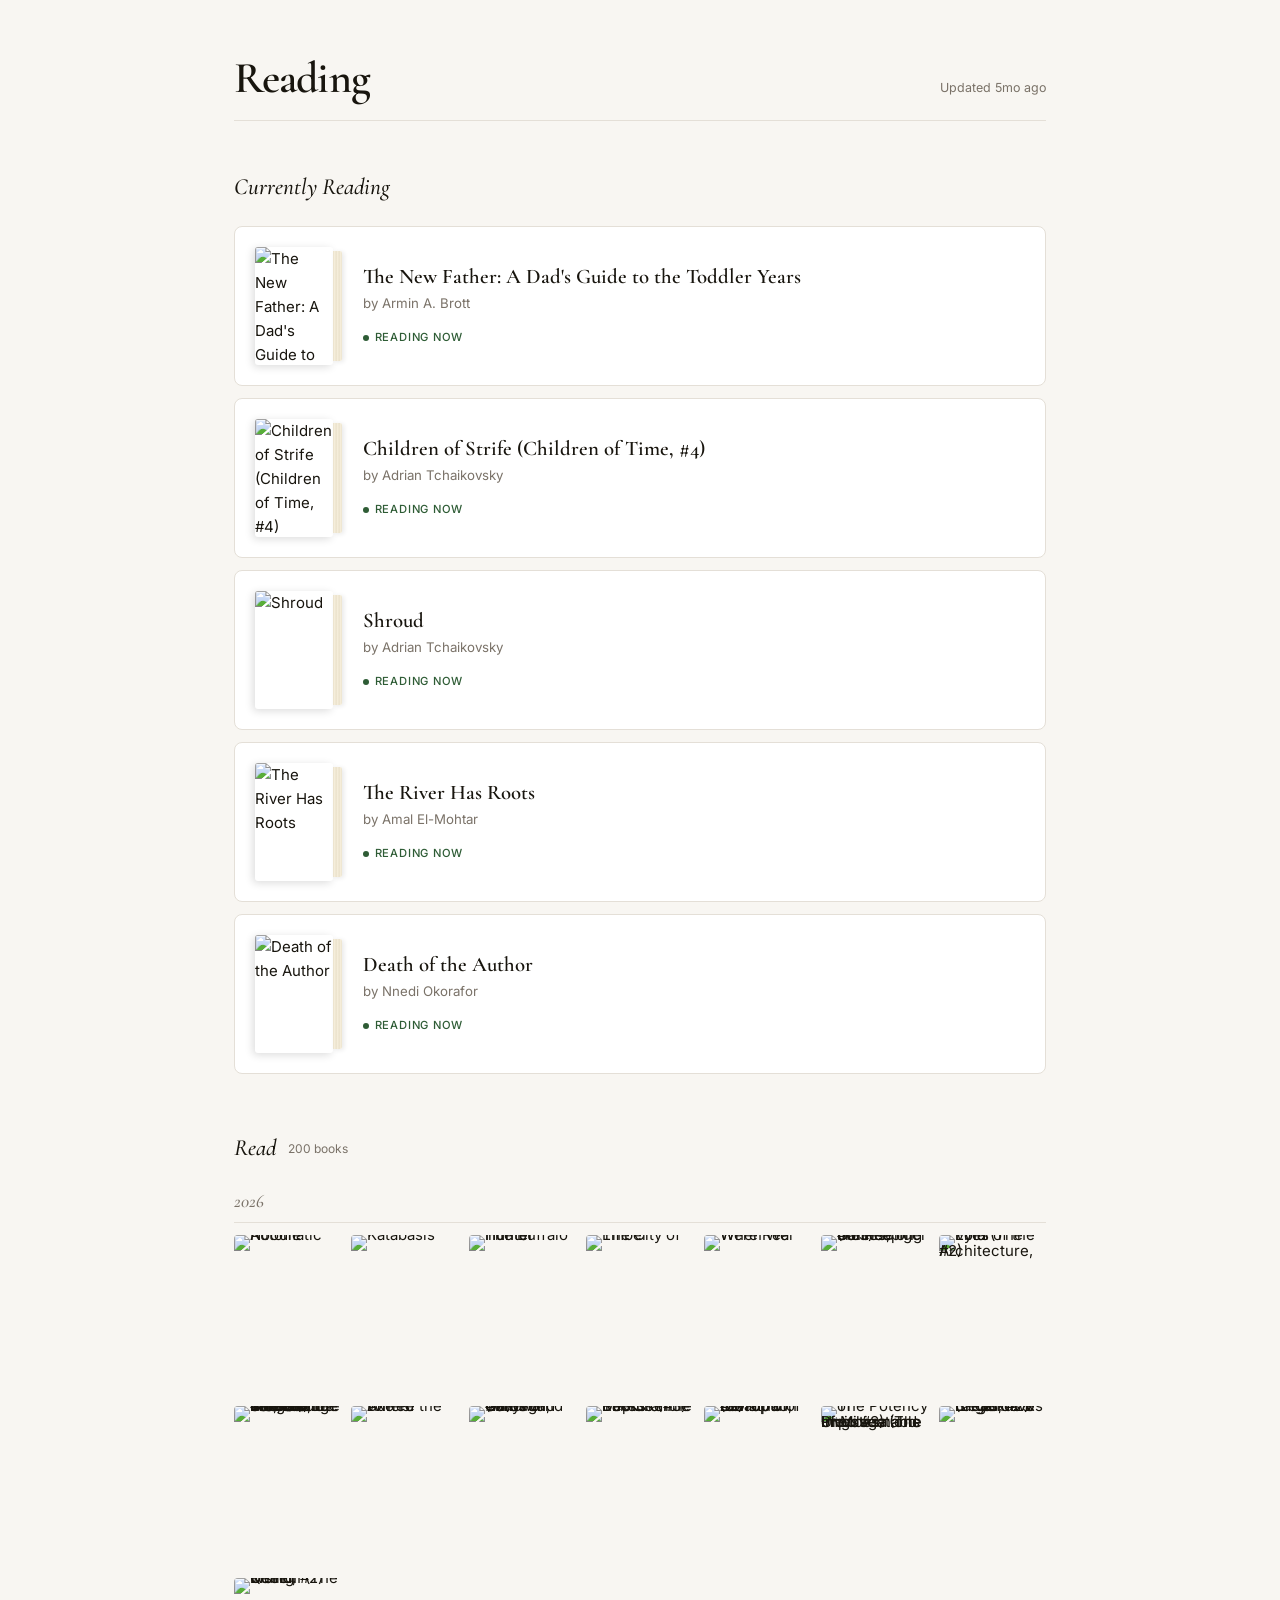
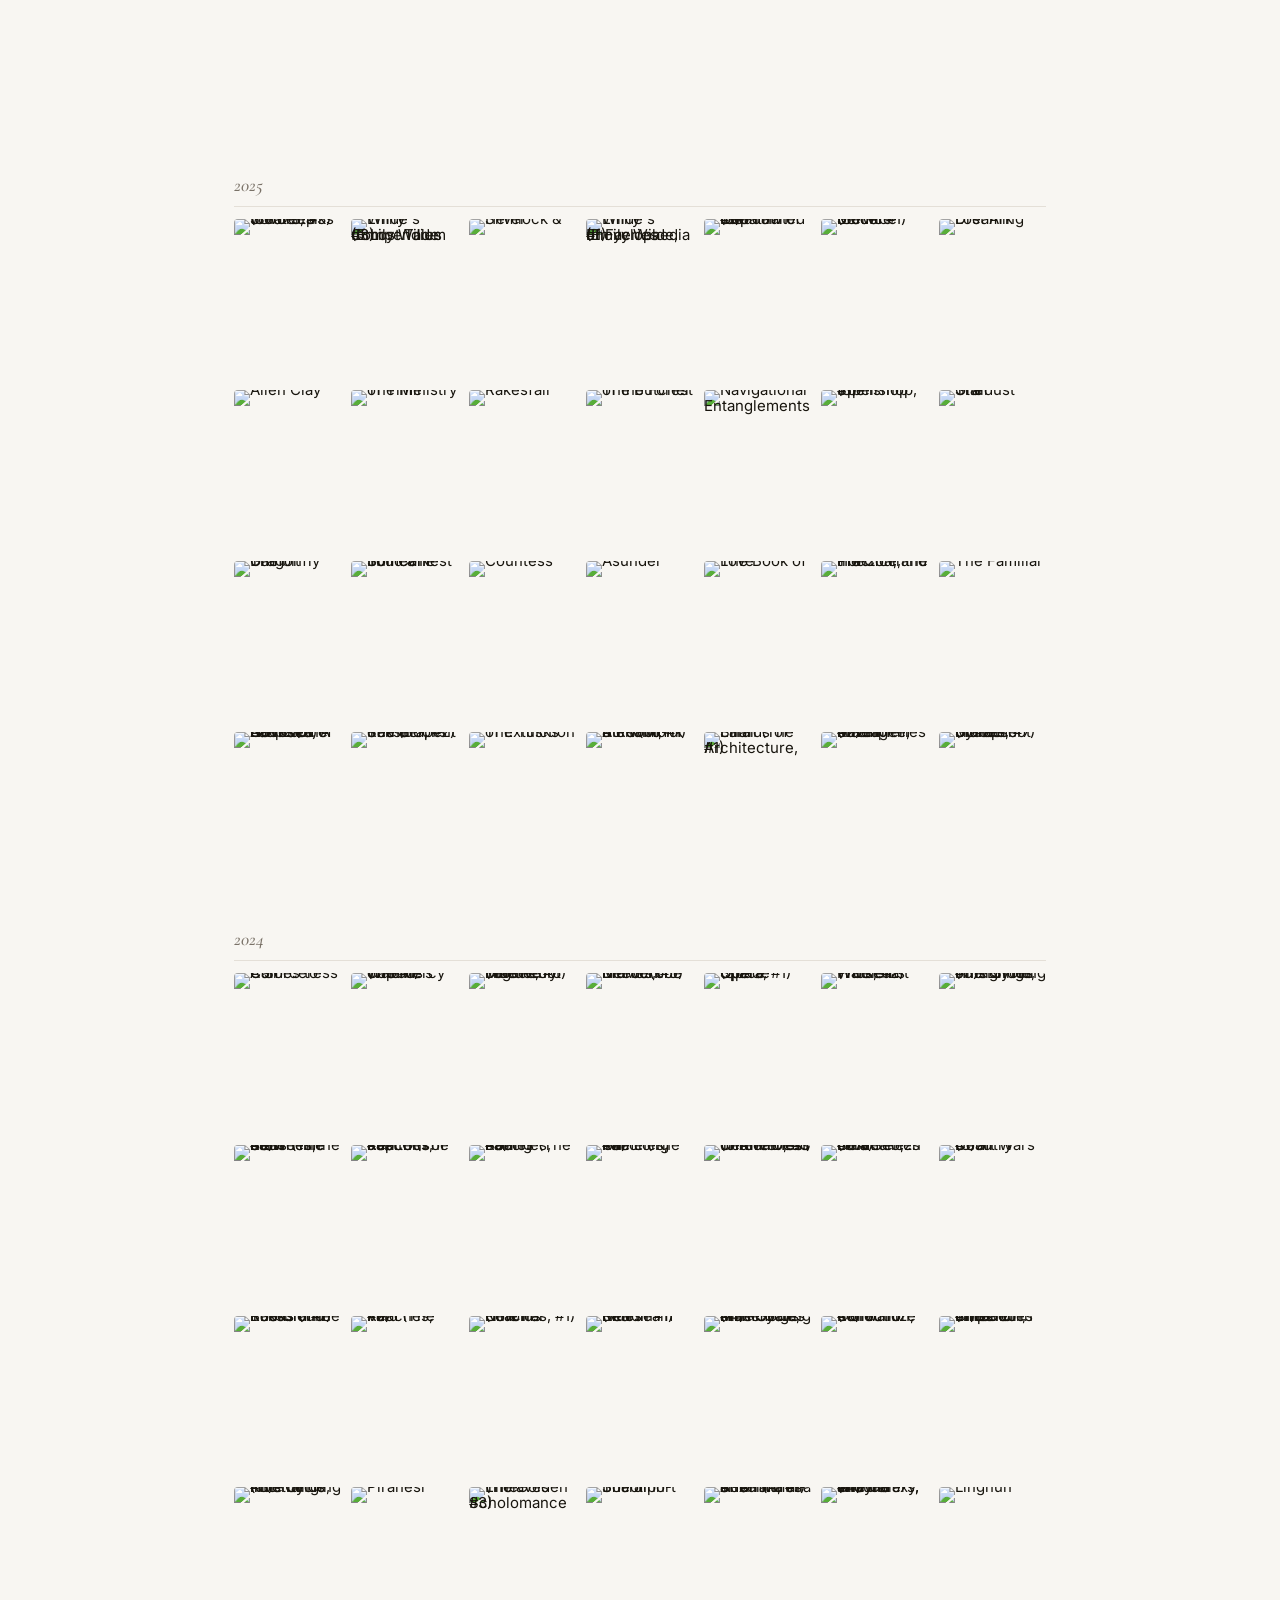
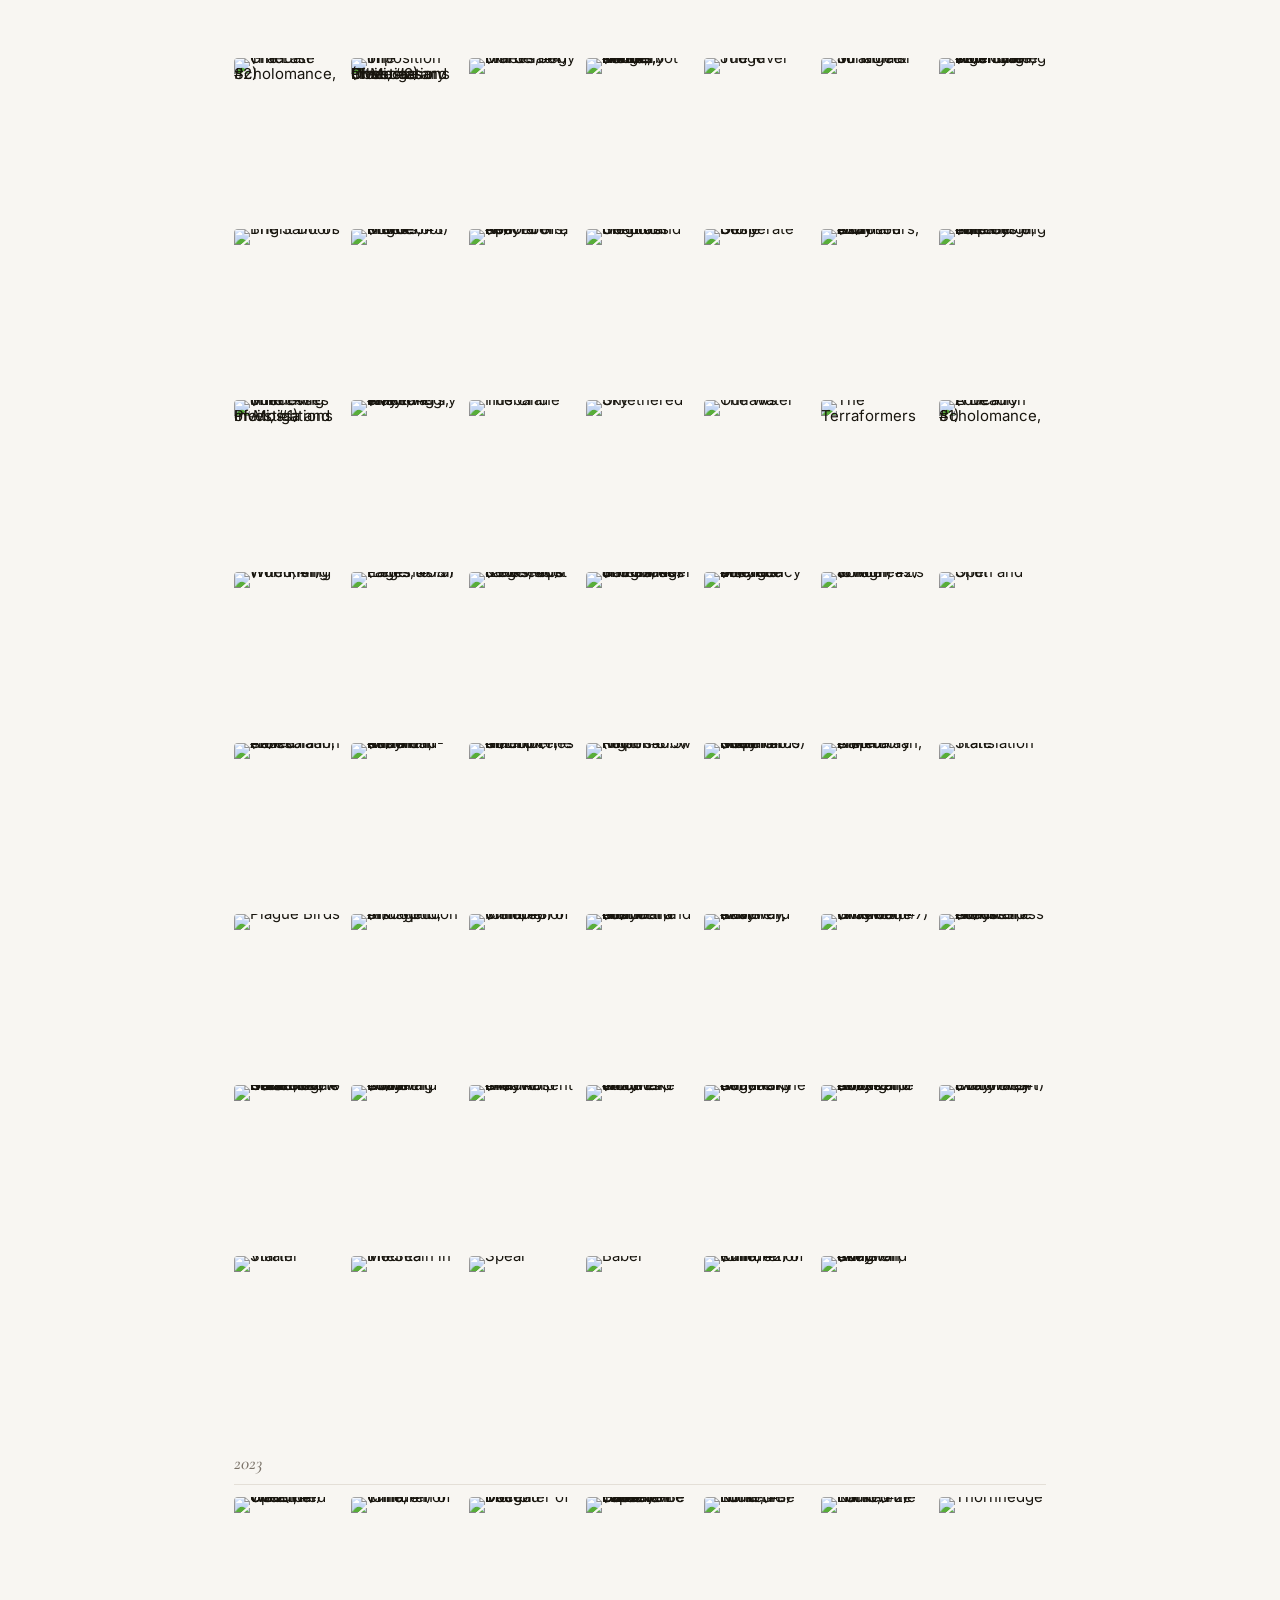
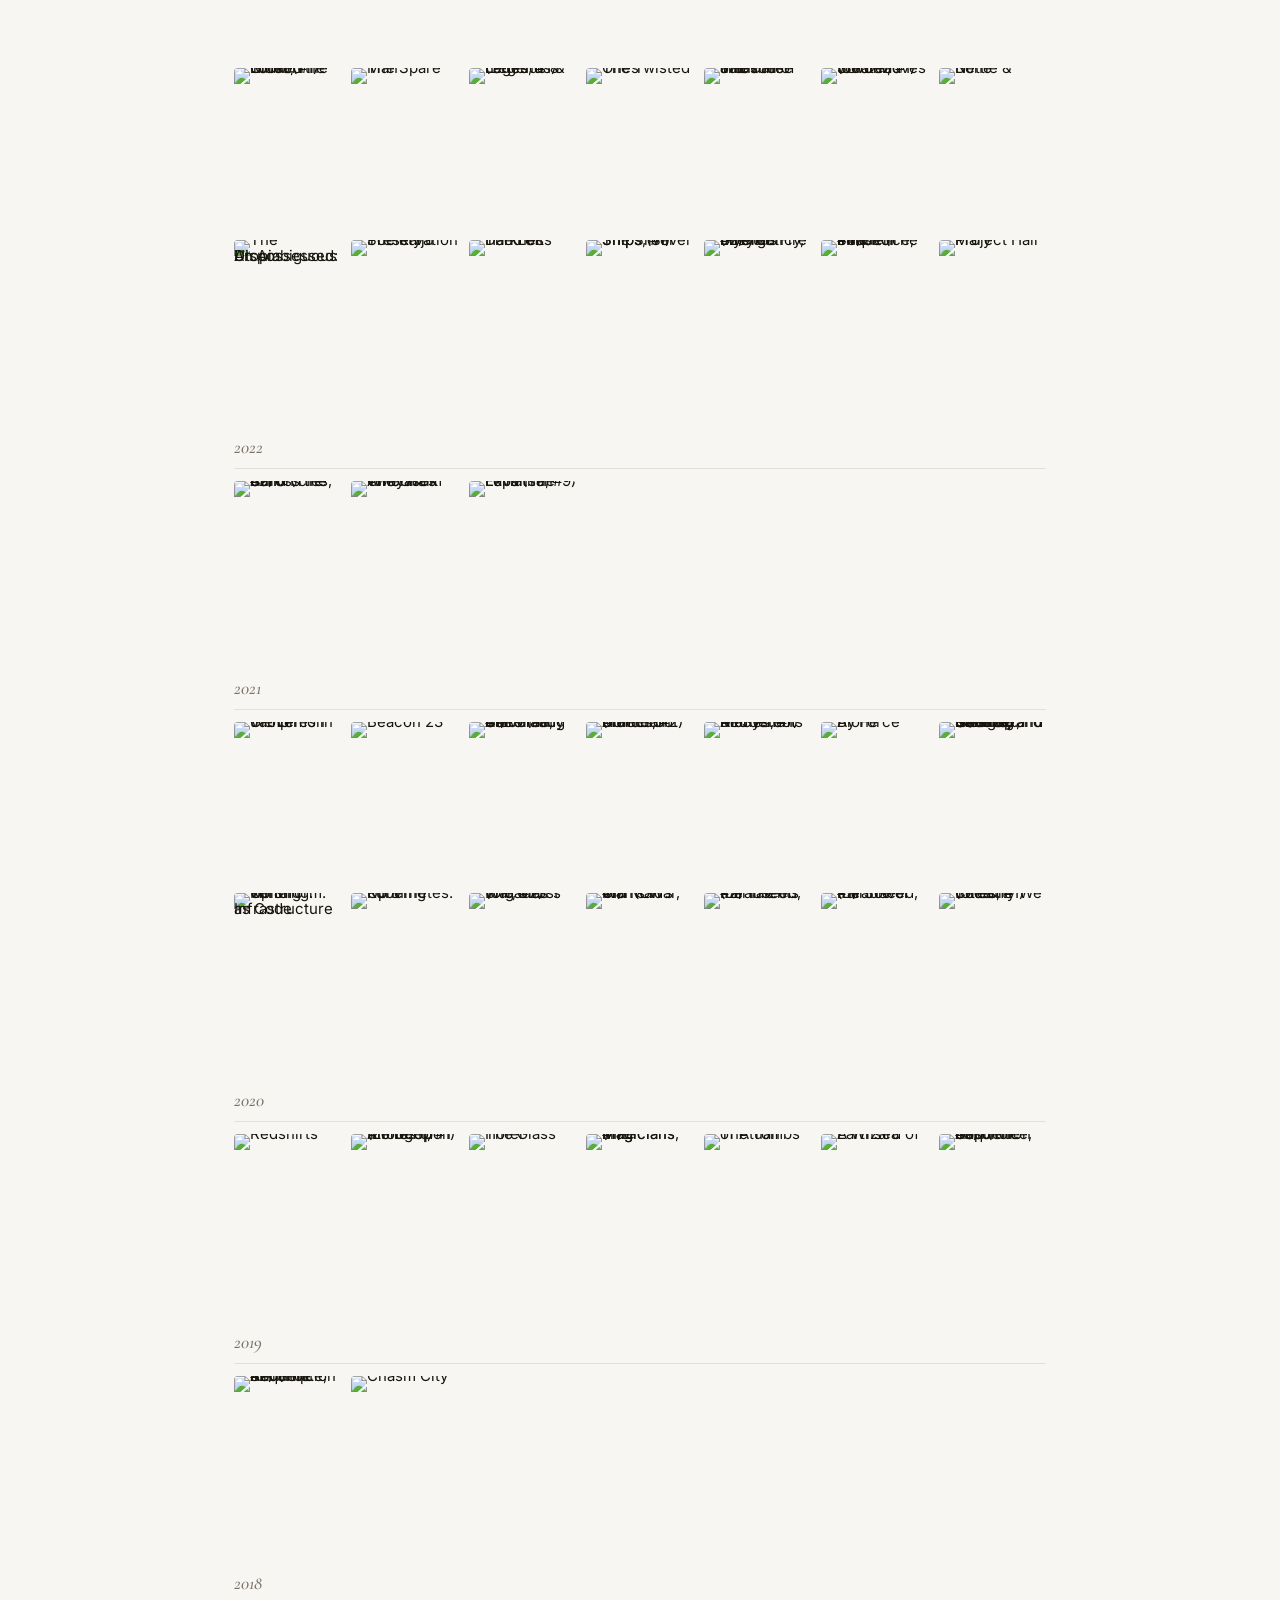
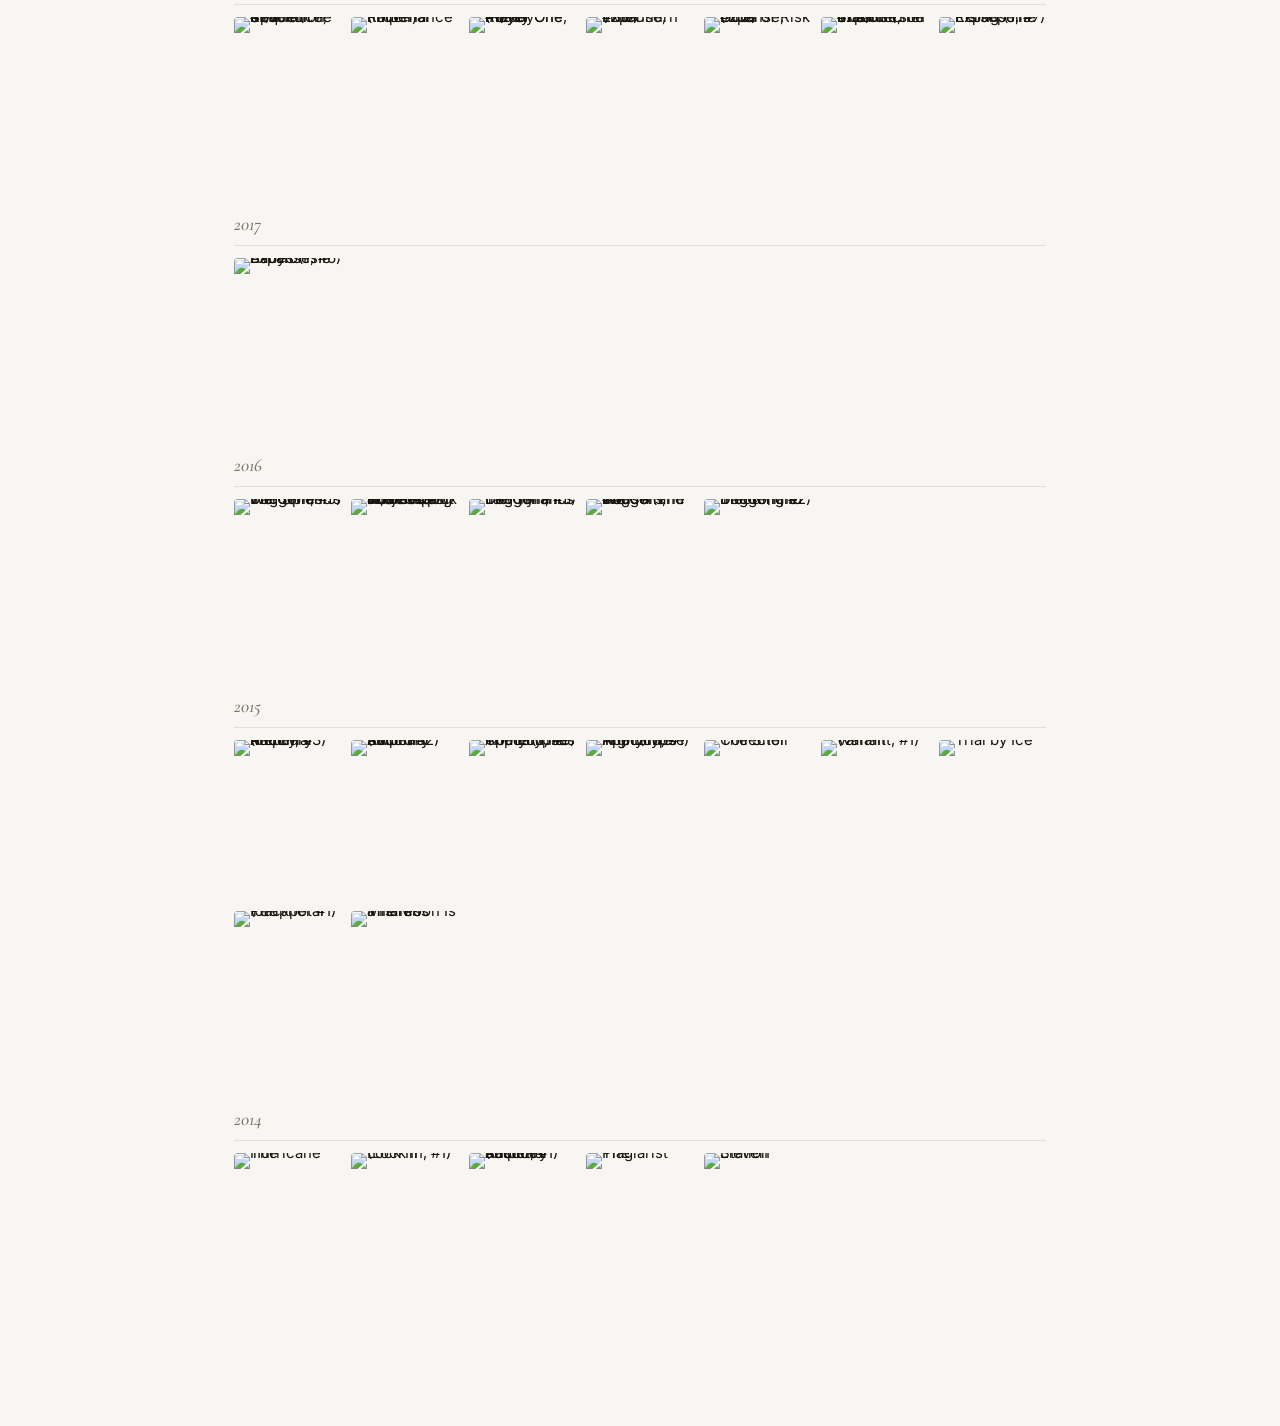
==== books/index.html @ 85f20a11 "adding book dashboard" ====
<!DOCTYPE html>
<html lang="en">
<head>
  <meta charset="UTF-8" />
  <meta name="viewport" content="width=device-width, initial-scale=1.0" />
  <title>Reading</title>
  <link rel="preconnect" href="https://fonts.googleapis.com" />
  <link rel="preconnect" href="https://fonts.gstatic.com" crossorigin />
  <link href="https://fonts.googleapis.com/css2?family=Cormorant+Garamond:ital,wght@0,500;0,600;1,400&family=Inter:wght@400;500&display=swap" rel="stylesheet" />
  <style>
    *, *::before, *::after { box-sizing: border-box; margin: 0; padding: 0; }

    :root {
      --bg:            #f8f6f2;
      --surface:       #ffffff;
      --border:        #e4dfd7;
      --text:          #18150e;
      --muted:         #7a7268;
      --accent:        #2e5c35;
      --accent-subtle: #edf4ee;
      --star:          #bf9118;
      --f-display:     'Cormorant Garamond', Georgia, serif;
      --f-body:        'Inter', system-ui, sans-serif;
    }

    body {
      background: var(--bg);
      color: var(--text);
      font-family: var(--f-body);
      font-size: 15px;
      line-height: 1.6;
      padding: 3.5rem 1.5rem 5rem;
      max-width: 860px;
      margin: 0 auto;
    }

    /* ── Header ── */
    .page-header {
      display: flex;
      align-items: baseline;
      justify-content: space-between;
      gap: 1rem;
      margin-bottom: 3rem;
      padding-bottom: 1.25rem;
      border-bottom: 1px solid var(--border);
    }
    h1 {
      font-family: var(--f-display);
      font-size: 2.75rem;
      font-weight: 600;
      letter-spacing: -0.02em;
      line-height: 1;
    }
    .updated {
      font-size: 0.78rem;
      color: var(--muted);
      white-space: nowrap;
    }

    /* ── Section headings ── */
    .section-head {
      display: flex;
      align-items: center;
      gap: 0.75rem;
      margin-bottom: 1.25rem;
    }
    h2 {
      font-family: var(--f-display);
      font-size: 1.45rem;
      font-weight: 500;
      font-style: italic;
    }
    .count {
      font-size: 0.75rem;
      color: var(--muted);
      font-family: var(--f-body);
      font-style: normal;
    }

    /* ── Currently Reading ── */
    #current { margin-bottom: 3.5rem; }

    .current-card {
      display: flex;
      gap: 1.25rem;
      align-items: center;
      background: var(--surface);
      border: 1px solid var(--border);
      border-radius: 8px;
      padding: 1.25rem 1.5rem 1.25rem 1.25rem;
      margin-bottom: 0.75rem;
      text-decoration: none;
      color: inherit;
      transition: border-color 0.15s, box-shadow 0.15s;
    }
    .current-card:hover {
      border-color: var(--accent);
      box-shadow: 0 2px 12px rgba(0,0,0,0.06);
    }
    .current-card:last-child { margin-bottom: 0; }

    /* Signature: page-edge effect on cover */
    .cover-wrap {
      position: relative;
      flex-shrink: 0;
      margin-right: 6px; /* room for the edge */
    }
    .cover-wrap::after {
      content: '';
      position: absolute;
      right: -9px;
      top: 4px;
      bottom: 4px;
      width: 9px;
      background: repeating-linear-gradient(
        to right,
        #e8dfc9 0px,
        #f5edda 1.5px,
        #ece4ce 3px
      );
      border-radius: 0 2px 2px 0;
      box-shadow: 2px 1px 5px rgba(0,0,0,0.09);
    }
    .cover-img {
      display: block;
      width: 78px;
      height: 118px;
      object-fit: cover;
      border-radius: 3px;
      box-shadow: -2px 2px 8px rgba(0,0,0,0.14);
    }
    .cover-placeholder {
      width: 78px;
      height: 118px;
      background: var(--accent-subtle);
      border-radius: 3px;
      display: flex;
      align-items: center;
      justify-content: center;
      font-family: var(--f-display);
      font-size: 1.75rem;
      font-style: italic;
      color: var(--accent);
    }

    .current-info {
      display: flex;
      flex-direction: column;
      justify-content: center;
      padding-left: 0.25rem;
    }
    .book-title {
      font-family: var(--f-display);
      font-size: 1.3rem;
      font-weight: 600;
      line-height: 1.2;
      margin-bottom: 0.2rem;
    }
    .book-author {
      font-size: 0.83rem;
      color: var(--muted);
      margin-bottom: 0.9rem;
    }
    .reading-badge {
      display: inline-flex;
      align-items: center;
      gap: 0.35rem;
      font-size: 0.7rem;
      font-weight: 500;
      color: var(--accent);
      text-transform: uppercase;
      letter-spacing: 0.07em;
    }
    .reading-badge::before {
      content: '';
      width: 6px;
      height: 6px;
      border-radius: 50%;
      background: var(--accent);
      animation: pulse 2.2s ease-in-out infinite;
    }
    @keyframes pulse {
      0%, 100% { opacity: 1; }
      50%       { opacity: 0.3; }
    }

    /* ── History grid ── */
    #history { margin-bottom: 2rem; }

    .book-grid {
      display: grid;
      grid-template-columns: repeat(auto-fill, minmax(98px, 1fr));
      gap: 10px;
    }
    .grid-item {
      position: relative;
      border-radius: 4px;
      overflow: hidden;
      cursor: default;
      line-height: 0; /* kills phantom gap under img */
    }
    .grid-cover {
      display: block;
      width: 100%;
      aspect-ratio: 2 / 3;
      object-fit: cover;
    }
    .grid-placeholder {
      width: 100%;
      aspect-ratio: 2 / 3;
      background: var(--border);
      display: flex;
      align-items: center;
      justify-content: center;
      font-family: var(--f-display);
      font-size: 1.4rem;
      font-style: italic;
      color: var(--muted);
    }
    .grid-overlay {
      position: absolute;
      inset: 0;
      background: linear-gradient(
        to top,
        rgba(14, 11, 6, 0.96) 0%,
        rgba(14, 11, 6, 0.75) 55%,
        rgba(14, 11, 6, 0.0) 100%
      );
      display: flex;
      flex-direction: column;
      justify-content: flex-end;
      padding: 0 8px 8px;
      opacity: 0;
      transition: opacity 0.18s ease;
      line-height: 1.3;
    }
    .grid-item:hover .grid-overlay { opacity: 1; }
    .overlay-title {
      font-family: var(--f-display);
      font-size: 0.82rem;
      font-weight: 600;
      color: #f2ebe0;
      margin-bottom: 2px;
    }
    .overlay-author {
      font-size: 0.65rem;
      color: #9e9488;
      margin-bottom: 5px;
    }
    .stars {
      font-size: 0.62rem;
      color: var(--star);
      letter-spacing: 1.5px;
    }

    /* ── Year groups ── */
    .year-group { margin-bottom: 2rem; }
    .year-group:last-child { margin-bottom: 0; }
    .year-label {
      font-family: var(--f-display);
      font-size: 1.15rem;
      font-style: italic;
      font-weight: 500;
      color: var(--muted);
      margin-bottom: 0.75rem;
      padding-bottom: 0.35rem;
      border-bottom: 1px solid var(--border);
    }

    /* ── States ── */
    .empty {
      color: var(--muted);
      font-style: italic;
      padding: 0.5rem 0;
    }
    .loading-msg {
      color: var(--muted);
      font-size: 0.9rem;
      padding: 2rem 0;
    }
    .error-box {
      background: #fef2f2;
      border: 1px solid #fecaca;
      border-radius: 6px;
      padding: 1rem 1.25rem;
      color: #7f1d1d;
      font-size: 0.85rem;
      line-height: 1.5;
    }

    @media (max-width: 520px) {
      body { padding: 2rem 1rem 4rem; }
      h1   { font-size: 2.1rem; }
      .book-grid { grid-template-columns: repeat(auto-fill, minmax(80px, 1fr)); gap: 8px; }
      .page-header { flex-direction: column; gap: 0.25rem; }
    }

    @media (prefers-reduced-motion: reduce) {
      .reading-badge::before { animation: none; }
      .grid-overlay, .current-card { transition: none; }
    }
  </style>
</head>
<body>
  <div id="app">
    <p class="loading-msg">Loading…</p>
  </div>

  <script>
    /* ── Helpers ── */

    function stars(n) {
      n = parseInt(n, 10) || 0;
      return n ? '★'.repeat(n) + '☆'.repeat(5 - n) : '';
    }

    function timeAgo(dateStr) {
      if (!dateStr) return '';
      const d = new Date(dateStr);
      if (isNaN(d)) return '';
      const days = Math.floor((Date.now() - d) / 86_400_000);
      if (days < 1)   return 'today';
      if (days < 7)   return `${days}d ago`;
      if (days < 30)  return `${Math.floor(days / 7)}w ago`;
      if (days < 365) return `${Math.floor(days / 30)}mo ago`;
      return `${Math.floor(days / 365)}y ago`;
    }

    function makeCover(src, title, isCurrent) {
      if (src) {
        const img = document.createElement('img');
        img.src     = src;
        img.alt     = title || '';
        img.loading = 'lazy';
        img.className = isCurrent ? 'cover-img' : 'grid-cover';
        return img;
      }
      const ph = document.createElement('div');
      ph.className  = isCurrent ? 'cover-placeholder' : 'grid-placeholder';
      ph.textContent = (title || '?')[0].toUpperCase();
      return ph;
    }

    /* ── Renderers ── */

    function renderCurrent(books, container) {
      if (!books || books.length === 0) {
        const p = document.createElement('p');
        p.className   = 'empty';
        p.textContent = 'Nothing on the nightstand right now.';
        container.appendChild(p);
        return;
      }

      books.forEach(book => {
        const card = document.createElement('a');
        card.className = 'current-card';
        card.href      = book.link || '#';
        card.target    = '_blank';
        card.rel       = 'noopener noreferrer';

        const wrap = document.createElement('div');
        wrap.className = 'cover-wrap';
        wrap.appendChild(makeCover(book.cover, book.title, true));

        const info = document.createElement('div');
        info.className = 'current-info';
        info.innerHTML = `
          <div class="book-title">${book.title || 'Unknown title'}</div>
          <div class="book-author">${book.author ? 'by ' + book.author : '&nbsp;'}</div>
          <span class="reading-badge">Reading now</span>
        `;

        card.appendChild(wrap);
        card.appendChild(info);
        container.appendChild(card);
      });
    }

    function renderHistory(books, container) {
      if (!books || books.length === 0) {
        const p = document.createElement('p');
        p.className   = 'empty';
        p.textContent = 'No books logged yet.';
        container.appendChild(p);
        return;
      }

      // Group by read year, falling back to add year, then 'Earlier'
      const groups = new Map();
      books.forEach(book => {
        const d = book.dateRead ? new Date(book.dateRead)
                : book.dateAdded ? new Date(book.dateAdded)
                : null;
        const key = (d && !isNaN(d)) ? String(d.getFullYear()) : 'Earlier';
        if (!groups.has(key)) groups.set(key, []);
        groups.get(key).push(book);
      });

      const sortedKeys = [...groups.keys()].sort((a, b) => {
        if (a === 'Earlier') return 1;
        if (b === 'Earlier') return -1;
        return parseInt(b) - parseInt(a);
      });

      function makeGridItem(book) {
        const item = document.createElement('div');
        item.className = 'grid-item';
        const overlay = document.createElement('div');
        overlay.className = 'grid-overlay';
        overlay.innerHTML = `
          <div class="overlay-title">${book.title || '—'}</div>
          <div class="overlay-author">${book.author || ''}</div>
          ${book.rating && book.rating !== '0'
            ? `<div class="stars">${stars(book.rating)}</div>`
            : ''}
        `;
        item.appendChild(makeCover(book.cover, book.title, false));
        item.appendChild(overlay);
        return item;
      }

      sortedKeys.forEach(year => {
        const group = document.createElement('div');
        group.className = 'year-group';

        const label = document.createElement('div');
        label.className = 'year-label';
        label.textContent = year;
        group.appendChild(label);

        const grid = document.createElement('div');
        grid.className = 'book-grid';
        groups.get(year).forEach(book => grid.appendChild(makeGridItem(book)));
        group.appendChild(grid);

        container.appendChild(group);
      });
    }

    function render(data) {
      const app = document.getElementById('app');
      app.innerHTML = '';

      /* Header */
      const header = document.createElement('header');
      header.className = 'page-header';
      header.innerHTML = `
        <h1>Reading</h1>
        <span class="updated">Updated ${timeAgo(data.lastUpdated)}</span>
      `;
      app.appendChild(header);

      /* Currently reading */
      const currentSection = document.createElement('section');
      currentSection.id = 'current';
      const currentHead = document.createElement('div');
      currentHead.className = 'section-head';
      currentHead.innerHTML = '<h2>Currently Reading</h2>';
      currentSection.appendChild(currentHead);
      renderCurrent(data.currentlyReading, currentSection);
      app.appendChild(currentSection);

      /* History */
      const histSection = document.createElement('section');
      histSection.id = 'history';
      const histHead = document.createElement('div');
      histHead.className = 'section-head';
      const n = (data.read || []).length;
      histHead.innerHTML = `<h2>Read</h2><span class="count">${n} book${n !== 1 ? 's' : ''}</span>`;
      histSection.appendChild(histHead);
      renderHistory(data.read, histSection);
      app.appendChild(histSection);
    }

    function renderError(msg) {
      document.getElementById('app').innerHTML = `
        <div class="error-box">
          <strong>Couldn't load books.json.</strong><br>
          ${msg}<br><br>
          Make sure the GitHub Action has run at least once and <code>books.json</code>
          is in the same directory as this page.
        </div>
      `;
    }

    /* ── Boot ── */
    fetch('books.json')
      .then(r => {
        if (!r.ok) throw new Error(`HTTP ${r.status} — is books.json committed to the repo?`);
        return r.json();
      })
      .then(render)
      .catch(err => renderError(err.message));
  </script>
</body>
</html>
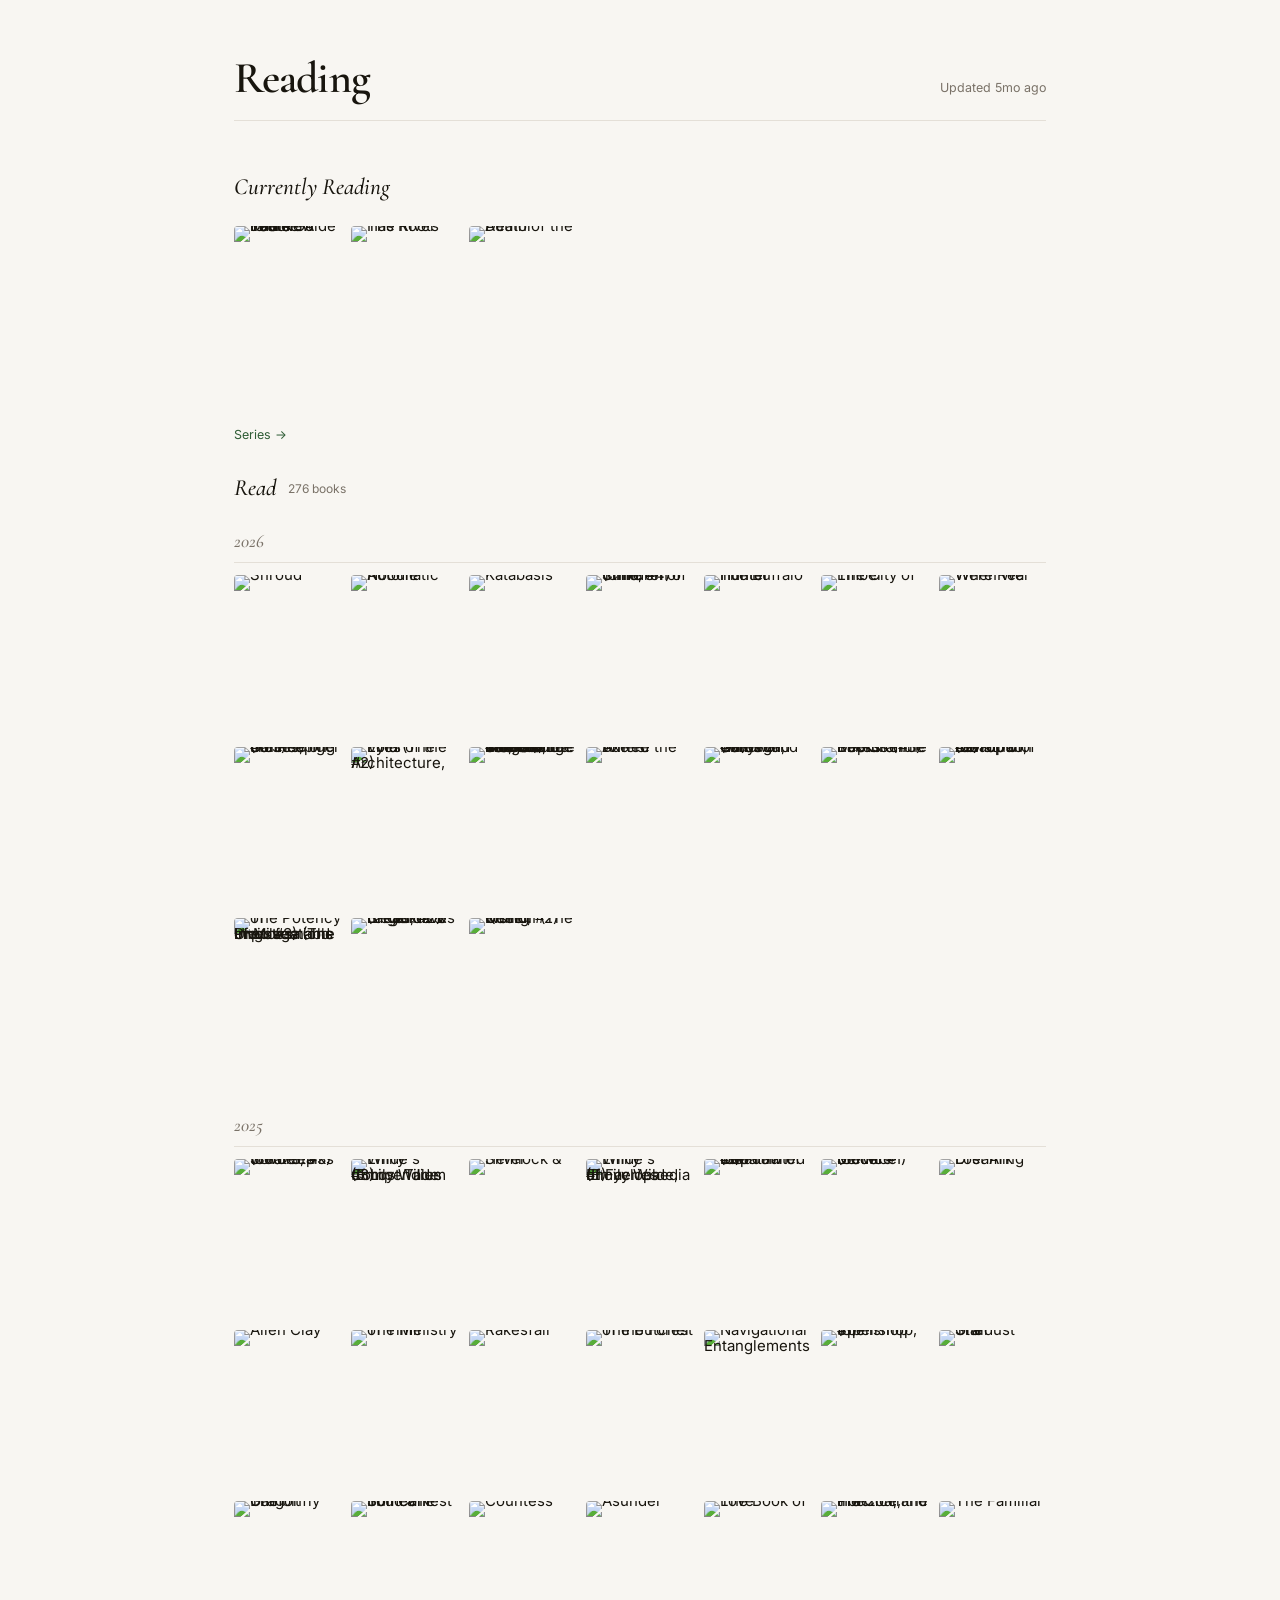
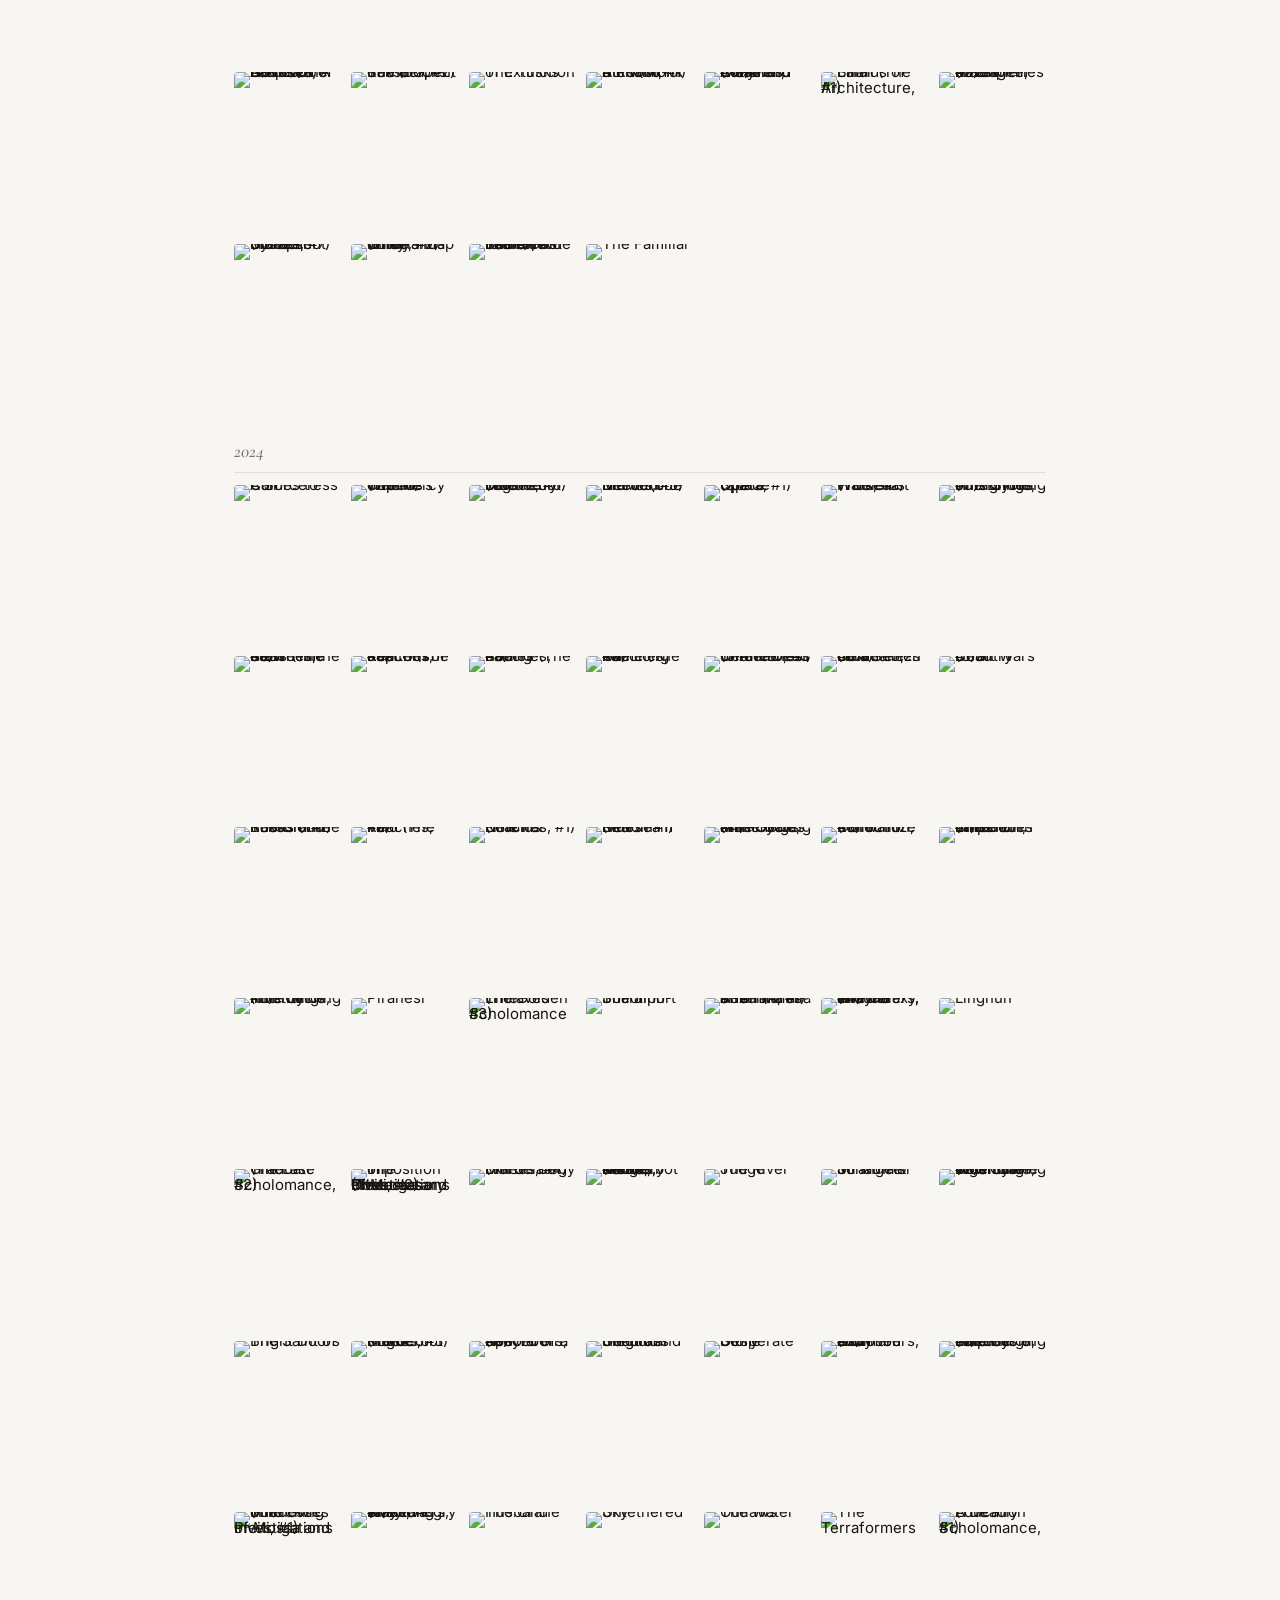
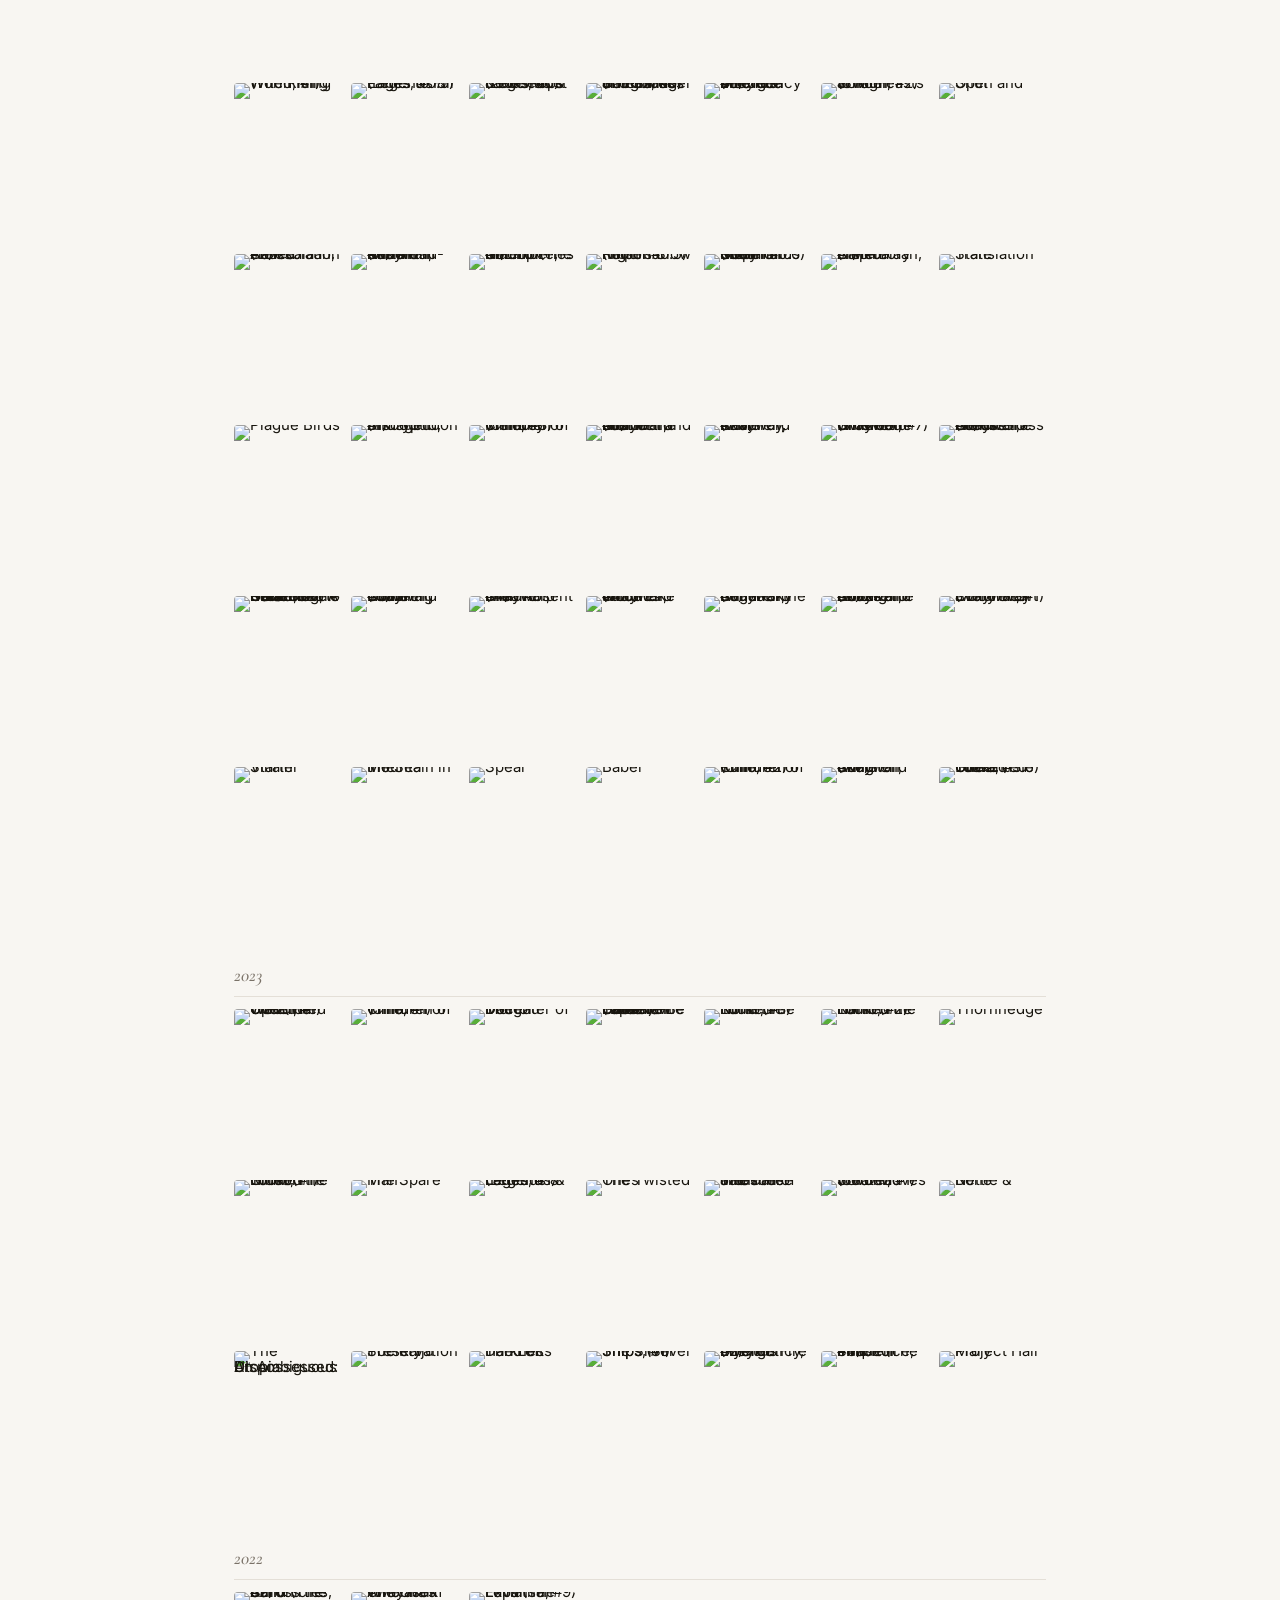
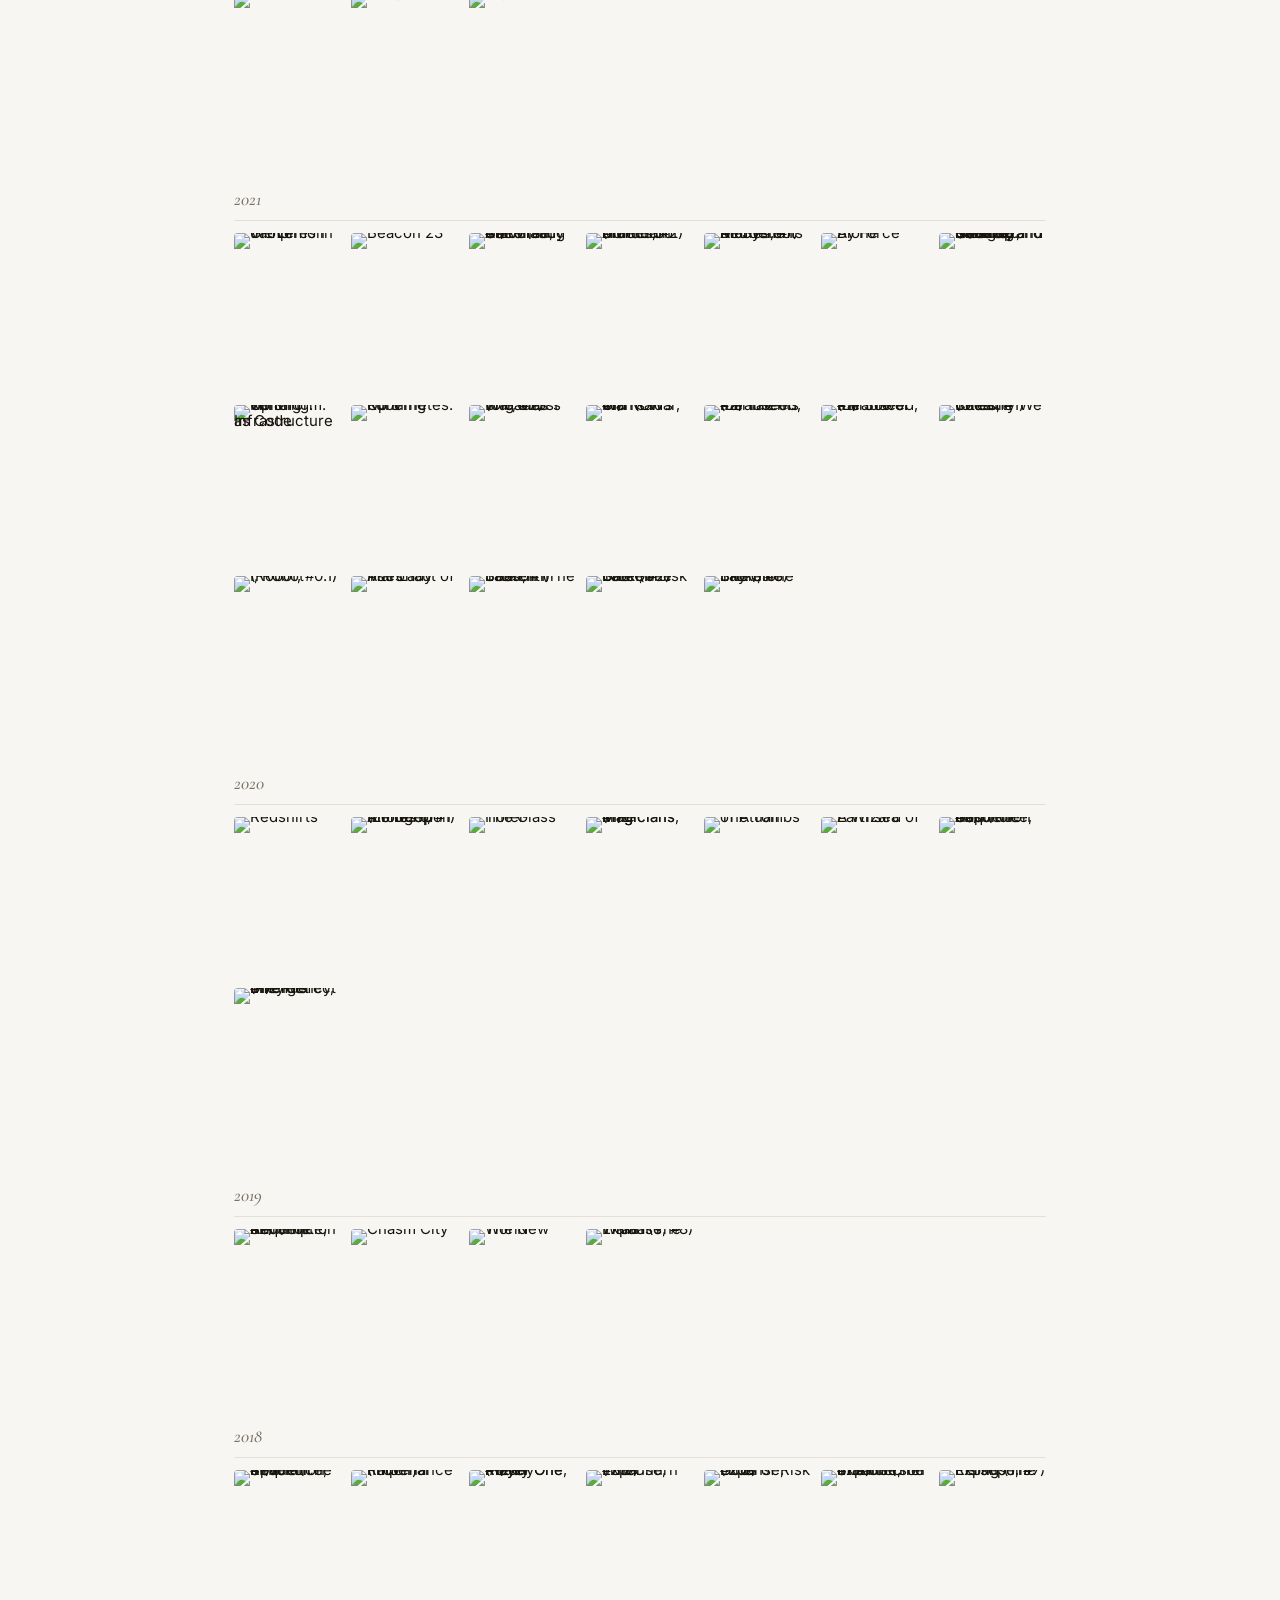
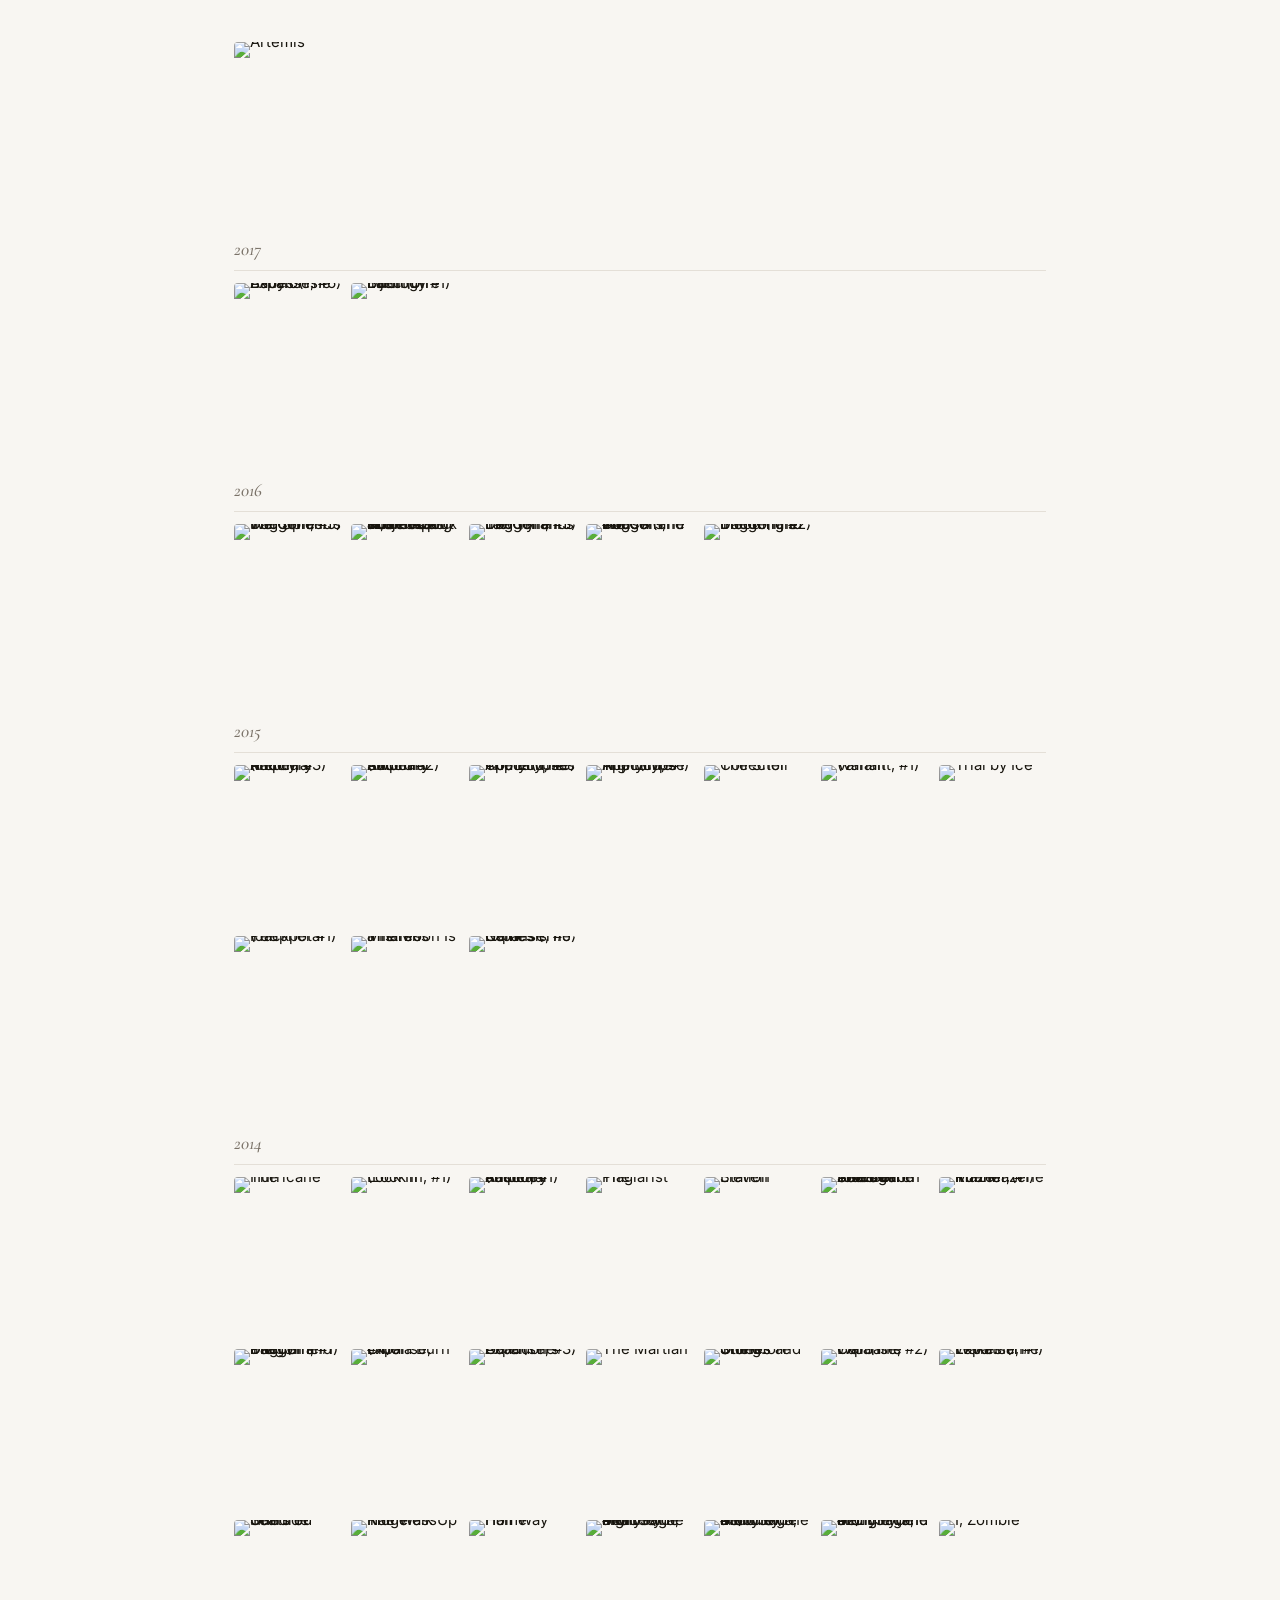
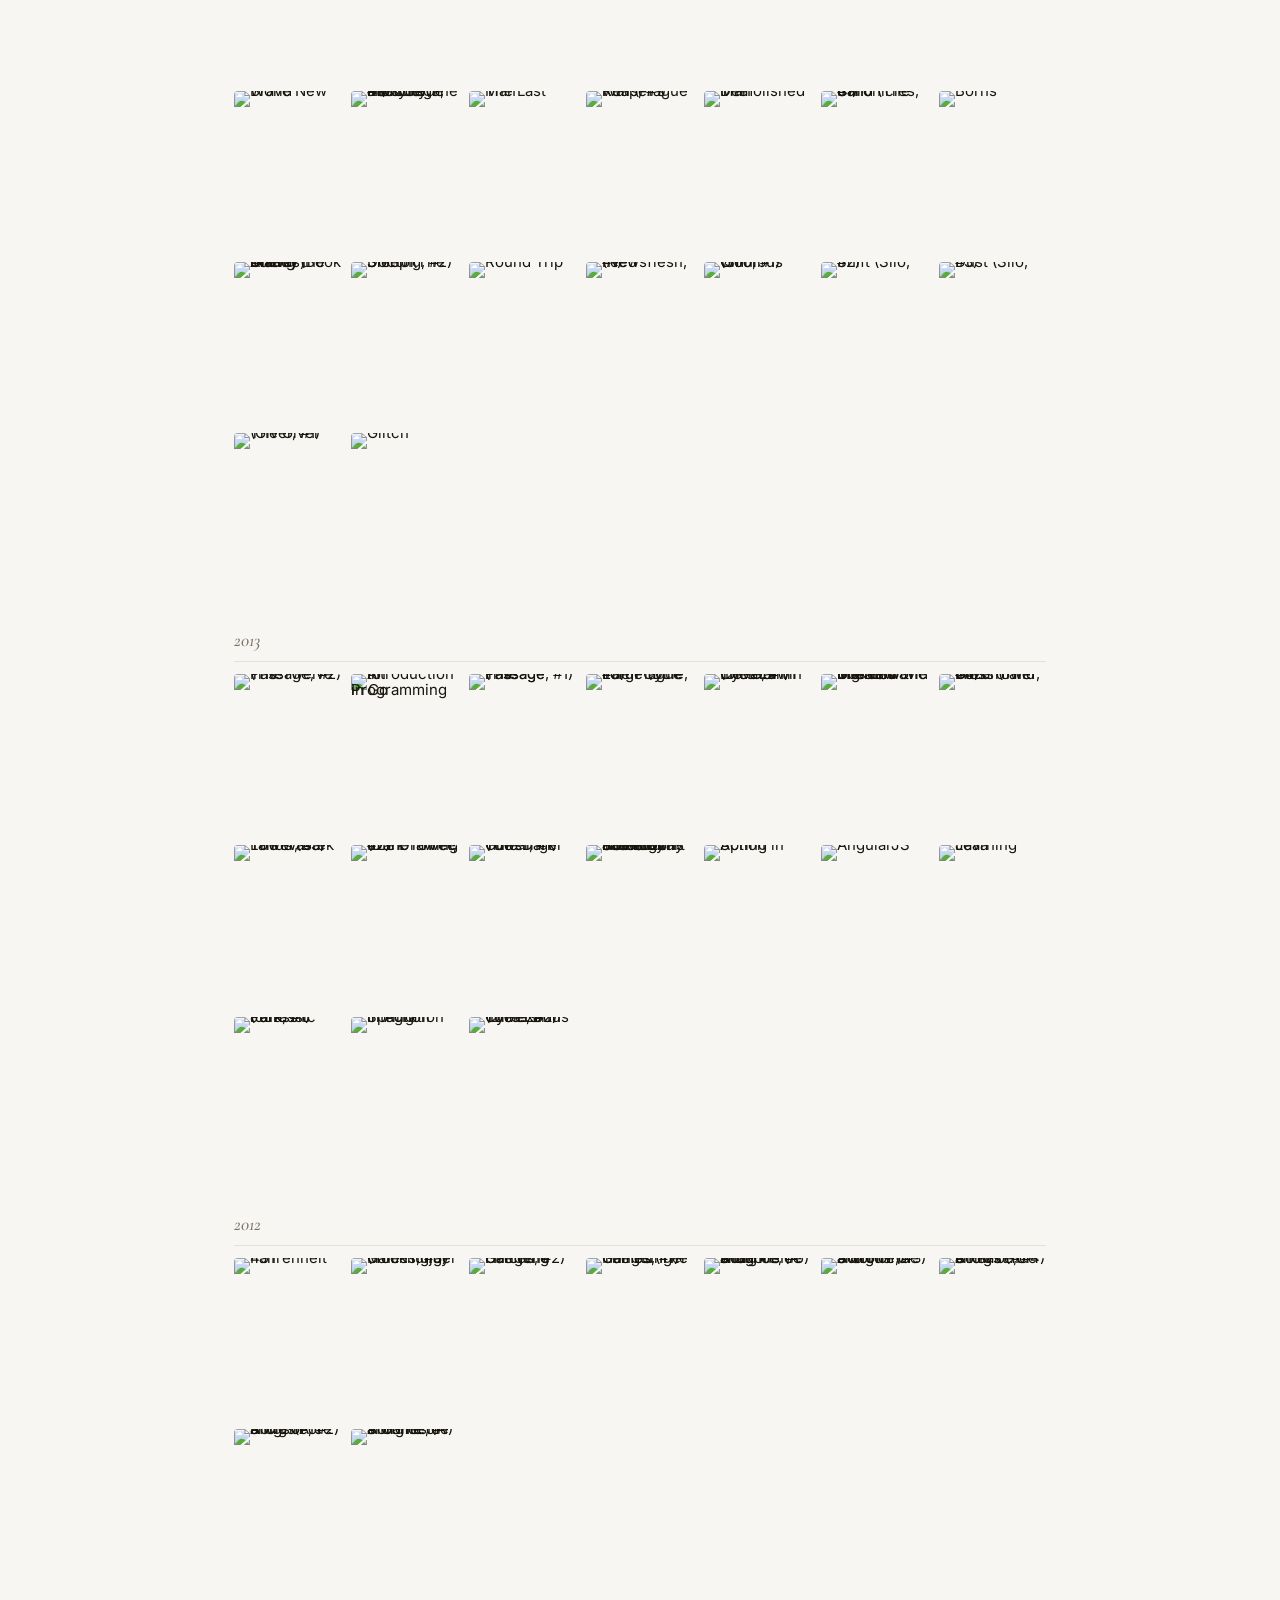
==== commit 4cf0bd08: "books updates" ====
--- a/books/index.html
+++ b/books/index.html
@@ -78,115 +78,142 @@
     }
 
     /* ── Currently Reading ── */
-    #current { margin-bottom: 3.5rem; }
-
-    .current-card {
-      display: flex;
-      gap: 1.25rem;
-      align-items: center;
-      background: var(--surface);
-      border: 1px solid var(--border);
-      border-radius: 8px;
-      padding: 1.25rem 1.5rem 1.25rem 1.25rem;
-      margin-bottom: 0.75rem;
-      text-decoration: none;
-      color: inherit;
-      transition: border-color 0.15s, box-shadow 0.15s;
-    }
-    .current-card:hover {
-      border-color: var(--accent);
-      box-shadow: 0 2px 12px rgba(0,0,0,0.06);
-    }
-    .current-card:last-child { margin-bottom: 0; }
-
-    /* Signature: page-edge effect on cover */
-    .cover-wrap {
-      position: relative;
-      flex-shrink: 0;
-      margin-right: 6px; /* room for the edge */
-    }
-    .cover-wrap::after {
-      content: '';
-      position: absolute;
-      right: -9px;
-      top: 4px;
-      bottom: 4px;
-      width: 9px;
-      background: repeating-linear-gradient(
-        to right,
-        #e8dfc9 0px,
-        #f5edda 1.5px,
-        #ece4ce 3px
-      );
-      border-radius: 0 2px 2px 0;
-      box-shadow: 2px 1px 5px rgba(0,0,0,0.09);
-    }
-    .cover-img {
-      display: block;
-      width: 78px;
-      height: 118px;
-      object-fit: cover;
-      border-radius: 3px;
-      box-shadow: -2px 2px 8px rgba(0,0,0,0.14);
-    }
-    .cover-placeholder {
-      width: 78px;
-      height: 118px;
-      background: var(--accent-subtle);
-      border-radius: 3px;
+    #current { margin-bottom: 2.5rem; }
+
+    /* ── Breadcrumb ── */
+    .breadcrumb {
       display: flex;
       align-items: center;
-      justify-content: center;
+      gap: 0.4rem;
+      font-size: 0.75rem;
+      color: var(--muted);
+      margin-bottom: 1rem;
+    }
+    .crumb-link {
+      color: var(--accent);
+      text-decoration: none;
+      cursor: pointer;
+      background: none;
+      border: none;
+      padding: 0;
+      font: inherit;
+      font-size: 0.75rem;
+    }
+    .crumb-link:hover { text-decoration: underline; }
+    .crumb-sep { color: var(--border); }
+    .crumb-current { color: var(--text); }
+
+    /* ── Series nav link ── */
+    .series-nav-link {
+      display: block;
+      margin-bottom: 1.75rem;
+      font-size: 0.78rem;
+      color: var(--accent);
+      background: none;
+      border: none;
+      padding: 0;
+      font-family: var(--f-body);
+      cursor: pointer;
+      text-align: left;
+      text-decoration: none;
+    }
+    .series-nav-link:hover { text-decoration: underline; }
+
+    /* ── Series list ── */
+    .series-list { border-top: 1px solid var(--border); }
+    .series-row {
+      display: flex;
+      align-items: center;
+      gap: 1rem;
+      padding: 0.65rem 0.75rem;
+      margin: 0 -0.75rem;
+      border-bottom: 1px solid var(--border);
+      border-radius: 6px;
+      cursor: pointer;
+      user-select: none;
+      transition: background 0.12s;
+    }
+    .series-row:hover { background: var(--accent-subtle); }
+    .series-row-info { flex: 1; min-width: 0; }
+    .series-row .series-name   { display: block; margin-bottom: 0.1rem; }
+    .series-row .series-author { display: block; font-size: 0.75rem; color: var(--muted); }
+    .series-row-meta {
+      display: flex;
+      align-items: center;
+      gap: 0.75rem;
+      flex-shrink: 0;
+    }
+    .series-chevron {
+      font-size: 0.9rem;
+      color: var(--muted);
+      flex-shrink: 0;
+      width: 1rem;
+      text-align: center;
+    }
+
+    /* ── Series detail ── */
+    .series-detail-header {
+      margin-bottom: 1.75rem;
+    }
+    .series-detail-header .series-name {
+      font-size: 1.6rem;
+      display: block;
+      margin-bottom: 0.2rem;
+    }
+    .series-detail-header .series-author {
+      margin-bottom: 0.6rem;
+    }
+    .series-progress {
+      display: flex;
+      align-items: center;
+      gap: 0.75rem;
+    }
+
+    /* ── Series shared labels ── */
+    .series-new,
+    .series-coming {
+      display: inline-block;
+      font-size: 0.58rem;
+      font-weight: 500;
+      font-family: var(--f-body);
+      font-style: normal;
+      border-radius: 3px;
+      padding: 1px 4px;
+      letter-spacing: 0.05em;
+      text-transform: uppercase;
+      vertical-align: middle;
+      margin-left: 0.4rem;
+      line-height: 1.4;
+    }
+    .series-new    { color: var(--accent); border: 1px solid var(--accent); }
+    .series-coming { color: var(--star);   border: 1px solid var(--star); }
+    .series-name {
       font-family: var(--f-display);
-      font-size: 1.75rem;
-      font-style: italic;
-      color: var(--accent);
-    }
-
-    .current-info {
-      display: flex;
-      flex-direction: column;
-      justify-content: center;
-      padding-left: 0.25rem;
-    }
-    .book-title {
-      font-family: var(--f-display);
-      font-size: 1.3rem;
+      font-size: 1.1rem;
       font-weight: 600;
       line-height: 1.2;
-      margin-bottom: 0.2rem;
-    }
-    .book-author {
-      font-size: 0.83rem;
-      color: var(--muted);
-      margin-bottom: 0.9rem;
-    }
-    .reading-badge {
-      display: inline-flex;
+    }
+    .series-author { font-size: 0.78rem; color: var(--muted); }
+    .progress-dots {
+      display: flex;
       align-items: center;
-      gap: 0.35rem;
-      font-size: 0.7rem;
-      font-weight: 500;
-      color: var(--accent);
-      text-transform: uppercase;
-      letter-spacing: 0.07em;
-    }
-    .reading-badge::before {
-      content: '';
-      width: 6px;
-      height: 6px;
+      gap: 3px;
+      flex-wrap: wrap;
+    }
+    .dot {
+      width: 7px;
+      height: 7px;
       border-radius: 50%;
-      background: var(--accent);
-      animation: pulse 2.2s ease-in-out infinite;
-    }
-    @keyframes pulse {
-      0%, 100% { opacity: 1; }
-      50%       { opacity: 0.3; }
-    }
-
-    /* ── History grid ── */
+      background: var(--border);
+      flex-shrink: 0;
+    }
+    .dot.read    { background: var(--accent); }
+    .dot.reading { background: var(--accent); opacity: 0.4; }
+    .dot-overflow { font-size: 0.65rem; color: var(--muted); margin-left: 2px; }
+    .progress-label { font-size: 0.72rem; color: var(--muted); white-space: nowrap; }
+
+    /* ── Book grid ── */
     #history { margin-bottom: 2rem; }
-
     .book-grid {
       display: grid;
       grid-template-columns: repeat(auto-fill, minmax(98px, 1fr));
@@ -197,7 +224,7 @@
       border-radius: 4px;
       overflow: hidden;
       cursor: default;
-      line-height: 0; /* kills phantom gap under img */
+      line-height: 0;
     }
     .grid-cover {
       display: block;
@@ -235,6 +262,24 @@
       line-height: 1.3;
     }
     .grid-item:hover .grid-overlay { opacity: 1; }
+    .book-link {
+      position: absolute;
+      top: 6px;
+      right: 6px;
+      width: 22px;
+      height: 22px;
+      display: flex;
+      align-items: center;
+      justify-content: center;
+      background: rgba(14, 11, 6, 0.6);
+      border-radius: 4px;
+      color: #f2ebe0;
+      opacity: 0;
+      transition: opacity 0.18s ease;
+      z-index: 2;
+      text-decoration: none;
+    }
+    .grid-item:hover .book-link { opacity: 1; }
     .overlay-title {
       font-family: var(--f-display);
       font-size: 0.82rem;
@@ -242,15 +287,61 @@
       color: #f2ebe0;
       margin-bottom: 2px;
     }
-    .overlay-author {
-      font-size: 0.65rem;
-      color: #9e9488;
-      margin-bottom: 5px;
-    }
-    .stars {
-      font-size: 0.62rem;
+    .overlay-author { font-size: 0.65rem; color: #9e9488; margin-bottom: 2px; }
+    .overlay-year   { font-size: 0.6rem;  color: #6e6860; margin-bottom: 4px; }
+    .overlay-reading {
+      font-size: 0.6rem;
+      font-weight: 500;
+      color: var(--accent);
+      text-transform: uppercase;
+      letter-spacing: 0.07em;
+      opacity: 0.9;
+    }
+    .overlay-coming {
+      font-size: 0.6rem;
+      font-weight: 500;
       color: var(--star);
-      letter-spacing: 1.5px;
+      margin-bottom: 4px;
+    }
+    .stars { font-size: 0.62rem; color: var(--star); letter-spacing: 1.5px; }
+
+    /* ── Series read indicator ── */
+    .grid-item.series-read::after {
+      content: '';
+      position: absolute;
+      bottom: 0;
+      left: 0;
+      right: 0;
+      height: 5px;
+      background: #52c97a;
+      z-index: 3;
+    }
+
+    /* ── Series book status badges ── */
+    .book-badge {
+      position: absolute;
+      top: 5px;
+      left: 5px;
+      font-size: 0.55rem;
+      font-weight: 600;
+      font-family: var(--f-body);
+      text-transform: uppercase;
+      letter-spacing: 0.05em;
+      padding: 2px 5px;
+      border-radius: 3px;
+      line-height: 1.4;
+      z-index: 2;
+      pointer-events: none;
+    }
+    .book-badge.soon { background: rgba(191, 145, 24, 0.88); color: #fff; }
+
+    /* Unread placeholder — dashed border when no cover image */
+    .grid-item.unread .grid-placeholder {
+      font-style: normal;
+      font-size: 0.8rem;
+      font-family: var(--f-body);
+      background: transparent;
+      border: 1.5px dashed var(--border);
     }
 
     /* ── Year groups ── */
@@ -268,16 +359,8 @@
     }
 
     /* ── States ── */
-    .empty {
-      color: var(--muted);
-      font-style: italic;
-      padding: 0.5rem 0;
-    }
-    .loading-msg {
-      color: var(--muted);
-      font-size: 0.9rem;
-      padding: 2rem 0;
-    }
+    .empty { color: var(--muted); font-style: italic; padding: 0.5rem 0; }
+    .loading-msg { color: var(--muted); font-size: 0.9rem; padding: 2rem 0; }
     .error-box {
       background: #fef2f2;
       border: 1px solid #fecaca;
@@ -293,11 +376,11 @@
       h1   { font-size: 2.1rem; }
       .book-grid { grid-template-columns: repeat(auto-fill, minmax(80px, 1fr)); gap: 8px; }
       .page-header { flex-direction: column; gap: 0.25rem; }
+      .series-row-meta { display: none; }
     }
 
     @media (prefers-reduced-motion: reduce) {
-      .reading-badge::before { animation: none; }
-      .grid-overlay, .current-card { transition: none; }
+      .grid-overlay, .series-row { transition: none; }
     }
   </style>
 </head>
@@ -307,7 +390,25 @@
   </div>
 
   <script>
+    /* ── State ── */
+    let _booksData     = null;
+    let _seriesIndex   = null;
+    let _readTitles    = new Set();
+    let _readingTitles = new Set();
+    let _activeView    = 'read';   // 'read' | 'series' | 'series-detail'
+    let _activeSeries  = null;     // series name string, or null
+    let _ignoredTitles = new Set();
+
     /* ── Helpers ── */
+
+    const SERIES_TITLE_RE = /^(.+?)\s+\([^)]+?,?\s*#[\d.]+[^)]*\)\s*$/;
+    function baseTitle(t) {
+      const m = SERIES_TITLE_RE.exec(t || '');
+      return m ? m[1].trim() : (t || '');
+    }
+    function normTitle(t) {
+      return baseTitle(t).replace(/,?\s+volume\s+\d+/i, '').trim().toLowerCase();
+    }
 
     function stars(n) {
       n = parseInt(n, 10) || 0;
@@ -326,19 +427,124 @@
       return `${Math.floor(days / 365)}y ago`;
     }
 
-    function makeCover(src, title, isCurrent) {
+    function parsePubDate(s) {
+      if (!s) return null;
+      const t = String(s).trim();
+      if (/^\d{4}$/.test(t)) {
+        const y = parseInt(t, 10);
+        return (y > 1800 && y < 2200) ? new Date(y, 0, 1) : null;
+      }
+      const n = Number(t);
+      if (!isNaN(n) && n > 1e8) return n > 1e12 ? new Date(n) : new Date(n * 1000);
+      const d = new Date(t);
+      return isNaN(d.getTime()) ? null : d;
+    }
+
+    function makeCover(src, title) {
       if (src) {
         const img = document.createElement('img');
         img.src     = src;
         img.alt     = title || '';
         img.loading = 'lazy';
-        img.className = isCurrent ? 'cover-img' : 'grid-cover';
+        img.className = 'grid-cover';
         return img;
       }
       const ph = document.createElement('div');
-      ph.className  = isCurrent ? 'cover-placeholder' : 'grid-placeholder';
+      ph.className   = 'grid-placeholder';
       ph.textContent = (title || '?')[0].toUpperCase();
       return ph;
+    }
+
+    function makeLinkIcon(href) {
+      if (!href) return null;
+      const a = document.createElement('a');
+      a.className = 'book-link';
+      a.href      = href;
+      a.target    = '_blank';
+      a.rel       = 'noopener noreferrer';
+      a.setAttribute('aria-label', 'Open on Goodreads');
+      a.innerHTML = `<svg xmlns="http://www.w3.org/2000/svg" width="12" height="12" viewBox="0 0 24 24" fill="none" stroke="currentColor" stroke-width="2.5" stroke-linecap="round" stroke-linejoin="round"><path d="M18 13v6a2 2 0 0 1-2 2H5a2 2 0 0 1-2-2V8a2 2 0 0 1 2-2h6"/><polyline points="15 3 21 3 21 9"/><line x1="10" y1="14" x2="21" y2="3"/></svg>`;
+      return a;
+    }
+
+    function findUserBook(title) {
+      if (!_booksData) return null;
+      const nt = normTitle(title || '');
+      return (
+        (_booksData.read || []).find(b => normTitle(b.title || '') === nt) ||
+        (_booksData.currentlyReading || []).find(b => normTitle(b.title || '') === nt) ||
+        null
+      );
+    }
+
+    function sectionHead(title, countText) {
+      const div = document.createElement('div');
+      div.className = 'section-head';
+      div.innerHTML = `<h2>${title}</h2>${countText ? `<span class="count">${countText}</span>` : ''}`;
+      return div;
+    }
+
+    function crumbLink(text, onClick) {
+      const btn = document.createElement('button');
+      btn.className   = 'crumb-link';
+      btn.textContent = text;
+      btn.addEventListener('click', onClick);
+      return btn;
+    }
+
+    function crumbSep() {
+      const span = document.createElement('span');
+      span.className   = 'crumb-sep';
+      span.textContent = '/';
+      return span;
+    }
+
+    /* ── Navigation ── */
+
+    function applyHash() {
+      const h = location.hash.slice(1);
+      if (!h || h === 'read') {
+        _activeView = 'read'; _activeSeries = null;
+      } else if (h === 'series') {
+        _activeView = 'series'; _activeSeries = null;
+      } else if (h.startsWith('series/')) {
+        _activeView   = 'series-detail';
+        _activeSeries = decodeURIComponent(h.slice(7));
+      }
+    }
+
+    function navigate(view, series) {
+      _activeView   = view;
+      _activeSeries = series ?? null;
+      const hash = view === 'read'   ? 'read'
+                 : view === 'series' ? 'series'
+                 : `series/${encodeURIComponent(series)}`;
+      history.pushState(null, '', '#' + hash);
+      renderContent();
+    }
+
+    /* ── UI builders ── */
+
+    function buildBreadcrumb() {
+      if (_activeView === 'read') return null;
+      const nav = document.createElement('nav');
+      nav.className = 'breadcrumb';
+      nav.appendChild(crumbLink('Reading', () => navigate('read')));
+      nav.appendChild(crumbSep());
+      if (_activeView === 'series') {
+        const cur = document.createElement('span');
+        cur.className   = 'crumb-current';
+        cur.textContent = 'Series';
+        nav.appendChild(cur);
+      } else {
+        nav.appendChild(crumbLink('Series', () => navigate('series')));
+        nav.appendChild(crumbSep());
+        const cur = document.createElement('span');
+        cur.className   = 'crumb-current';
+        cur.textContent = _activeSeries;
+        nav.appendChild(cur);
+      }
+      return nav;
     }
 
     /* ── Renderers ── */
@@ -351,30 +557,46 @@
         container.appendChild(p);
         return;
       }
-
+      const grid = document.createElement('div');
+      grid.className = 'book-grid';
       books.forEach(book => {
-        const card = document.createElement('a');
-        card.className = 'current-card';
-        card.href      = book.link || '#';
-        card.target    = '_blank';
-        card.rel       = 'noopener noreferrer';
-
-        const wrap = document.createElement('div');
-        wrap.className = 'cover-wrap';
-        wrap.appendChild(makeCover(book.cover, book.title, true));
-
-        const info = document.createElement('div');
-        info.className = 'current-info';
-        info.innerHTML = `
-          <div class="book-title">${book.title || 'Unknown title'}</div>
-          <div class="book-author">${book.author ? 'by ' + book.author : '&nbsp;'}</div>
-          <span class="reading-badge">Reading now</span>
+        const item = document.createElement('div');
+        item.className = 'grid-item';
+        const overlay = document.createElement('div');
+        overlay.className = 'grid-overlay';
+        overlay.innerHTML = `
+          <div class="overlay-title">${book.title || '—'}</div>
+          <div class="overlay-author">${book.author || ''}</div>
+          ${book.published ? `<div class="overlay-year">${book.published}</div>` : ''}
+          <div class="overlay-reading">Reading now</div>
         `;
-
-        card.appendChild(wrap);
-        card.appendChild(info);
-        container.appendChild(card);
+        item.appendChild(makeCover(book.cover, book.title));
+        item.appendChild(overlay);
+        const li = makeLinkIcon(book.link);
+        if (li) item.appendChild(li);
+        grid.appendChild(item);
       });
+      container.appendChild(grid);
+    }
+
+    function makeGridItem(book) {
+      const item = document.createElement('div');
+      item.className = 'grid-item';
+      const overlay = document.createElement('div');
+      overlay.className = 'grid-overlay';
+      overlay.innerHTML = `
+        <div class="overlay-title">${book.title || '—'}</div>
+        <div class="overlay-author">${book.author || ''}</div>
+        ${book.published ? `<div class="overlay-year">${book.published}</div>` : ''}
+        ${book.rating && book.rating !== '0'
+          ? `<div class="stars">${stars(book.rating)}</div>`
+          : ''}
+      `;
+      item.appendChild(makeCover(book.cover, book.title));
+      item.appendChild(overlay);
+      const li = makeLinkIcon(book.link);
+      if (li) item.appendChild(li);
+      return item;
     }
 
     function renderHistory(books, container) {
@@ -386,12 +608,10 @@
         return;
       }
 
-      // Group by read year, falling back to add year, then 'Earlier'
       const groups = new Map();
       books.forEach(book => {
-        const d = book.dateRead ? new Date(book.dateRead)
-                : book.dateAdded ? new Date(book.dateAdded)
-                : null;
+        const d   = book.dateRead  ? new Date(book.dateRead)
+                  : book.dateAdded ? new Date(book.dateAdded) : null;
         const key = (d && !isNaN(d)) ? String(d.getFullYear()) : 'Earlier';
         if (!groups.has(key)) groups.set(key, []);
         groups.get(key).push(book);
@@ -403,74 +623,245 @@
         return parseInt(b) - parseInt(a);
       });
 
-      function makeGridItem(book) {
-        const item = document.createElement('div');
-        item.className = 'grid-item';
-        const overlay = document.createElement('div');
-        overlay.className = 'grid-overlay';
-        overlay.innerHTML = `
-          <div class="overlay-title">${book.title || '—'}</div>
-          <div class="overlay-author">${book.author || ''}</div>
-          ${book.rating && book.rating !== '0'
-            ? `<div class="stars">${stars(book.rating)}</div>`
-            : ''}
-        `;
-        item.appendChild(makeCover(book.cover, book.title, false));
-        item.appendChild(overlay);
-        return item;
-      }
-
       sortedKeys.forEach(year => {
         const group = document.createElement('div');
         group.className = 'year-group';
-
         const label = document.createElement('div');
-        label.className = 'year-label';
+        label.className   = 'year-label';
         label.textContent = year;
         group.appendChild(label);
-
         const grid = document.createElement('div');
         grid.className = 'book-grid';
         groups.get(year).forEach(book => grid.appendChild(makeGridItem(book)));
         group.appendChild(grid);
-
         container.appendChild(group);
       });
     }
 
-    function render(data) {
+    function renderSeriesFiltered(series, container) {
+      const grid = document.createElement('div');
+      grid.className = 'book-grid';
+      const now = Date.now();
+
+      series.books.forEach(book => {
+        const nt         = normTitle(book.title);
+        const isRead     = _readTitles.has(nt);
+        const isReading  = _readingTitles.has(nt);
+        const isUserBook = isRead || isReading;
+
+        const item    = document.createElement('div');
+        const overlay = document.createElement('div');
+        overlay.className = 'grid-overlay';
+
+        if (isUserBook) {
+          item.className = 'grid-item' + (isRead ? ' series-read' : '');
+          const ub = findUserBook(book.title);
+          const r  = ub?.rating;
+          const pd = parsePubDate(ub?.published || book.published);
+          overlay.innerHTML = `
+            <div class="overlay-title">${baseTitle(book.title) || '—'}</div>
+            <div class="overlay-author">${ub?.author || book.author || ''}</div>
+            ${pd ? `<div class="overlay-year">${pd.getFullYear()}</div>` : ''}
+            ${r && r !== '0' ? `<div class="stars">${stars(r)}</div>` : ''}
+          `;
+          item.appendChild(makeCover(ub?.cover || book.cover, baseTitle(book.title)));
+        } else {
+          const pd     = parsePubDate(book.published);
+          const isSoon = !pd || pd.getTime() > now;
+          item.className = 'grid-item' + (isSoon ? '' : ' unread');
+          const pubHtml  = !pd ? `<div class="overlay-coming">Coming soon</div>`
+            : pd.getTime() > now ? `<div class="overlay-coming">Coming soon</div>`
+            : `<div class="overlay-year">${pd.getFullYear()}</div>`;
+          overlay.innerHTML = `
+            <div class="overlay-title">${baseTitle(book.title) || '—'}</div>
+            <div class="overlay-author">${book.author || ''}</div>
+            ${pubHtml}
+          `;
+          item.appendChild(makeCover(book.cover, baseTitle(book.title)));
+          if (isSoon) {
+            const badge = document.createElement('div');
+            badge.className = 'book-badge soon';
+            badge.textContent = 'Soon';
+            item.appendChild(badge);
+          }
+        }
+
+        item.appendChild(overlay);
+        const li = makeLinkIcon(book.link);
+        if (li) item.appendChild(li);
+        grid.appendChild(item);
+      });
+
+      container.appendChild(grid);
+    }
+
+    function buildSeriesRow(s) {
+      const author     = s.books[0]?.author || '';
+      const now        = Date.now();
+      const oneYearAgo = now - 365 * 86_400_000;
+
+      const hasNew = s.books.some(b => {
+        const nt = normTitle(b.title);
+        if (_readTitles.has(nt) || _readingTitles.has(nt)) return false;
+        const pd = parsePubDate(b.published);
+        return pd && pd.getTime() >= oneYearAgo && pd.getTime() <= now;
+      });
+      const hasSoon = s.books.some(b => {
+        const nt = normTitle(b.title);
+        if (_readTitles.has(nt) || _readingTitles.has(nt)) return false;
+        const pd = parsePubDate(b.published);
+        return !pd || pd.getTime() > now;
+      });
+
+      const readCount  = s.books.filter(b => _readTitles.has(normTitle(b.title))).length;
+      const totalCount = s.books.length;
+      const maxDots    = Math.min(totalCount, 12);
+      const dots = s.books.slice(0, maxDots).map(b => {
+        const nt  = normTitle(b.title);
+        const cls = _readTitles.has(nt) ? 'read' : _readingTitles.has(nt) ? 'reading' : '';
+        return `<div class="dot ${cls}"></div>`;
+      }).join('');
+      const extra = totalCount > maxDots
+        ? `<span class="dot-overflow">+${totalCount - maxDots}</span>`
+        : '';
+
+      const row = document.createElement('div');
+      row.className = 'series-row';
+      row.innerHTML = `
+        <div class="series-row-info">
+          <span class="series-name">${s.name}${hasNew ? '<span class="series-new">New</span>' : ''}${hasSoon ? '<span class="series-coming">Coming Soon</span>' : ''}</span>
+          ${author ? `<span class="series-author">${author}</span>` : ''}
+        </div>
+        <div class="series-row-meta">
+          <div class="progress-dots">${dots}${extra}</div>
+          <div class="progress-label">${readCount} of ${totalCount}</div>
+        </div>
+        <div class="series-chevron">›</div>
+      `;
+      row.addEventListener('click', () => navigate('series-detail', s.name));
+      return row;
+    }
+
+    /* ── Views ── */
+
+    function renderReadView(container) {
+      if ((_seriesIndex?.series?.length || 0) > 0) {
+        const seriesLink = document.createElement('button');
+        seriesLink.className   = 'series-nav-link';
+        seriesLink.textContent = 'Series →';
+        seriesLink.addEventListener('click', () => navigate('series'));
+        container.appendChild(seriesLink);
+      }
+      const books = _booksData.read || [];
+      const n = books.length;
+      container.appendChild(sectionHead('Read', `${n} book${n !== 1 ? 's' : ''}`));
+      renderHistory(books, container);
+    }
+
+    function renderSeriesListView(container) {
+      const seriesArr = _seriesIndex?.series || [];
+      if (!seriesArr.length) {
+        const p = document.createElement('p');
+        p.className   = 'empty';
+        p.textContent = 'No series tracked yet.';
+        container.appendChild(p);
+        return;
+      }
+      const list = document.createElement('div');
+      list.className = 'series-list';
+      seriesArr.forEach(s => list.appendChild(buildSeriesRow(s)));
+      container.appendChild(list);
+    }
+
+    function renderSeriesDetailView(container) {
+      const series = (_seriesIndex?.series || []).find(s => s.name === _activeSeries);
+      if (!series) {
+        const p = document.createElement('p');
+        p.className   = 'empty';
+        p.textContent = `Series not found.`;
+        container.appendChild(p);
+        return;
+      }
+
+      const readCount  = series.books.filter(b => _readTitles.has(normTitle(b.title))).length;
+      const totalCount = series.books.length;
+      const maxDots    = Math.min(totalCount, 12);
+      const dots = series.books.slice(0, maxDots).map(b => {
+        const nt  = normTitle(b.title);
+        const cls = _readTitles.has(nt) ? 'read' : _readingTitles.has(nt) ? 'reading' : '';
+        return `<div class="dot ${cls}"></div>`;
+      }).join('');
+      const extra = totalCount > maxDots
+        ? `<span class="dot-overflow">+${totalCount - maxDots}</span>`
+        : '';
+      const author = series.books[0]?.author || '';
+
+      const header = document.createElement('div');
+      header.className = 'series-detail-header';
+      header.innerHTML = `
+        <span class="series-name">${series.name}</span>
+        ${author ? `<div class="series-author">${author}</div>` : ''}
+        <div class="series-progress">
+          <div class="progress-dots">${dots}${extra}</div>
+          <div class="progress-label">${readCount} of ${totalCount} read</div>
+        </div>
+      `;
+      container.appendChild(header);
+
+      renderSeriesFiltered(series, container);
+    }
+
+    function renderContent() {
+      const container = document.getElementById('content');
+      container.innerHTML = '';
+
+      // Currently Reading only shows on the home/read view
+      const currentSection = document.getElementById('current');
+      if (currentSection) currentSection.style.display = _activeView === 'read' ? '' : 'none';
+
+      const crumb = buildBreadcrumb();
+      if (crumb) container.appendChild(crumb);
+
+      if (_activeView === 'read')              renderReadView(container);
+      else if (_activeView === 'series')       renderSeriesListView(container);
+      else                                     renderSeriesDetailView(container);
+    }
+
+    function render(books, seriesIndex) {
+      _booksData   = books;
+      _seriesIndex = seriesIndex;
+      _readTitles  = new Set(
+        (books.read || []).map(b => normTitle(b.title || '')).filter(Boolean)
+      );
+      _readingTitles = new Set(
+        (books.currentlyReading || []).map(b => normTitle(b.title || '')).filter(Boolean)
+      );
+
+      applyHash();
+
       const app = document.getElementById('app');
       app.innerHTML = '';
 
       /* Header */
       const header = document.createElement('header');
       header.className = 'page-header';
-      header.innerHTML = `
-        <h1>Reading</h1>
-        <span class="updated">Updated ${timeAgo(data.lastUpdated)}</span>
-      `;
+      header.innerHTML = `<h1>Reading</h1><span class="updated">Updated ${timeAgo(books.lastUpdated)}</span>`;
       app.appendChild(header);
 
-      /* Currently reading */
-      const currentSection = document.createElement('section');
-      currentSection.id = 'current';
-      const currentHead = document.createElement('div');
-      currentHead.className = 'section-head';
-      currentHead.innerHTML = '<h2>Currently Reading</h2>';
-      currentSection.appendChild(currentHead);
-      renderCurrent(data.currentlyReading, currentSection);
-      app.appendChild(currentSection);
-
-      /* History */
-      const histSection = document.createElement('section');
-      histSection.id = 'history';
-      const histHead = document.createElement('div');
-      histHead.className = 'section-head';
-      const n = (data.read || []).length;
-      histHead.innerHTML = `<h2>Read</h2><span class="count">${n} book${n !== 1 ? 's' : ''}</span>`;
-      histSection.appendChild(histHead);
-      renderHistory(data.read, histSection);
-      app.appendChild(histSection);
+      /* Currently Reading */
+      if ((books.currentlyReading || []).length > 0) {
+        const cs = document.createElement('section');
+        cs.id = 'current';
+        cs.appendChild(sectionHead('Currently Reading'));
+        renderCurrent(books.currentlyReading, cs);
+        app.appendChild(cs);
+      }
+
+      /* Content area (rebuilt on navigation) */
+      const content = document.createElement('section');
+      content.id = 'content';
+      app.appendChild(content);
+      renderContent();
     }
 
     function renderError(msg) {
@@ -485,13 +876,36 @@
     }
 
     /* ── Boot ── */
-    fetch('books.json')
-      .then(r => {
-        if (!r.ok) throw new Error(`HTTP ${r.status} — is books.json committed to the repo?`);
+    Promise.allSettled([
+      fetch('data/books.json').then(r => {
+        if (!r.ok) throw new Error(`HTTP ${r.status} — is data/books.json committed to the repo?`);
         return r.json();
-      })
-      .then(render)
-      .catch(err => renderError(err.message));
+      }),
+      fetch('data/goodreads_series_index.json').then(r => r.ok ? r.json() : null).catch(() => null),
+      fetch('data/ignore.json').then(r => r.ok ? r.json() : null).catch(() => null),
+    ]).then(([booksResult, seriesResult, ignoreResult]) => {
+      if (booksResult.status === 'rejected') {
+        renderError(booksResult.reason.message);
+        return;
+      }
+      const ignoredList = ignoreResult.value?.titles || [];
+      _ignoredTitles = new Set(ignoredList.map(t => normTitle(t)));
+
+      let seriesIndex = seriesResult.status === 'fulfilled' ? seriesResult.value : null;
+      if (seriesIndex?.series && _ignoredTitles.size) {
+        seriesIndex = {
+          ...seriesIndex,
+          series: seriesIndex.series.map(s => ({
+            ...s,
+            books: s.books.filter(b => !_ignoredTitles.has(normTitle(b.title))),
+          })),
+        };
+      }
+
+      render(booksResult.value, seriesIndex);
+
+      window.addEventListener('hashchange', () => { applyHash(); renderContent(); });
+    });
   </script>
 </body>
 </html>
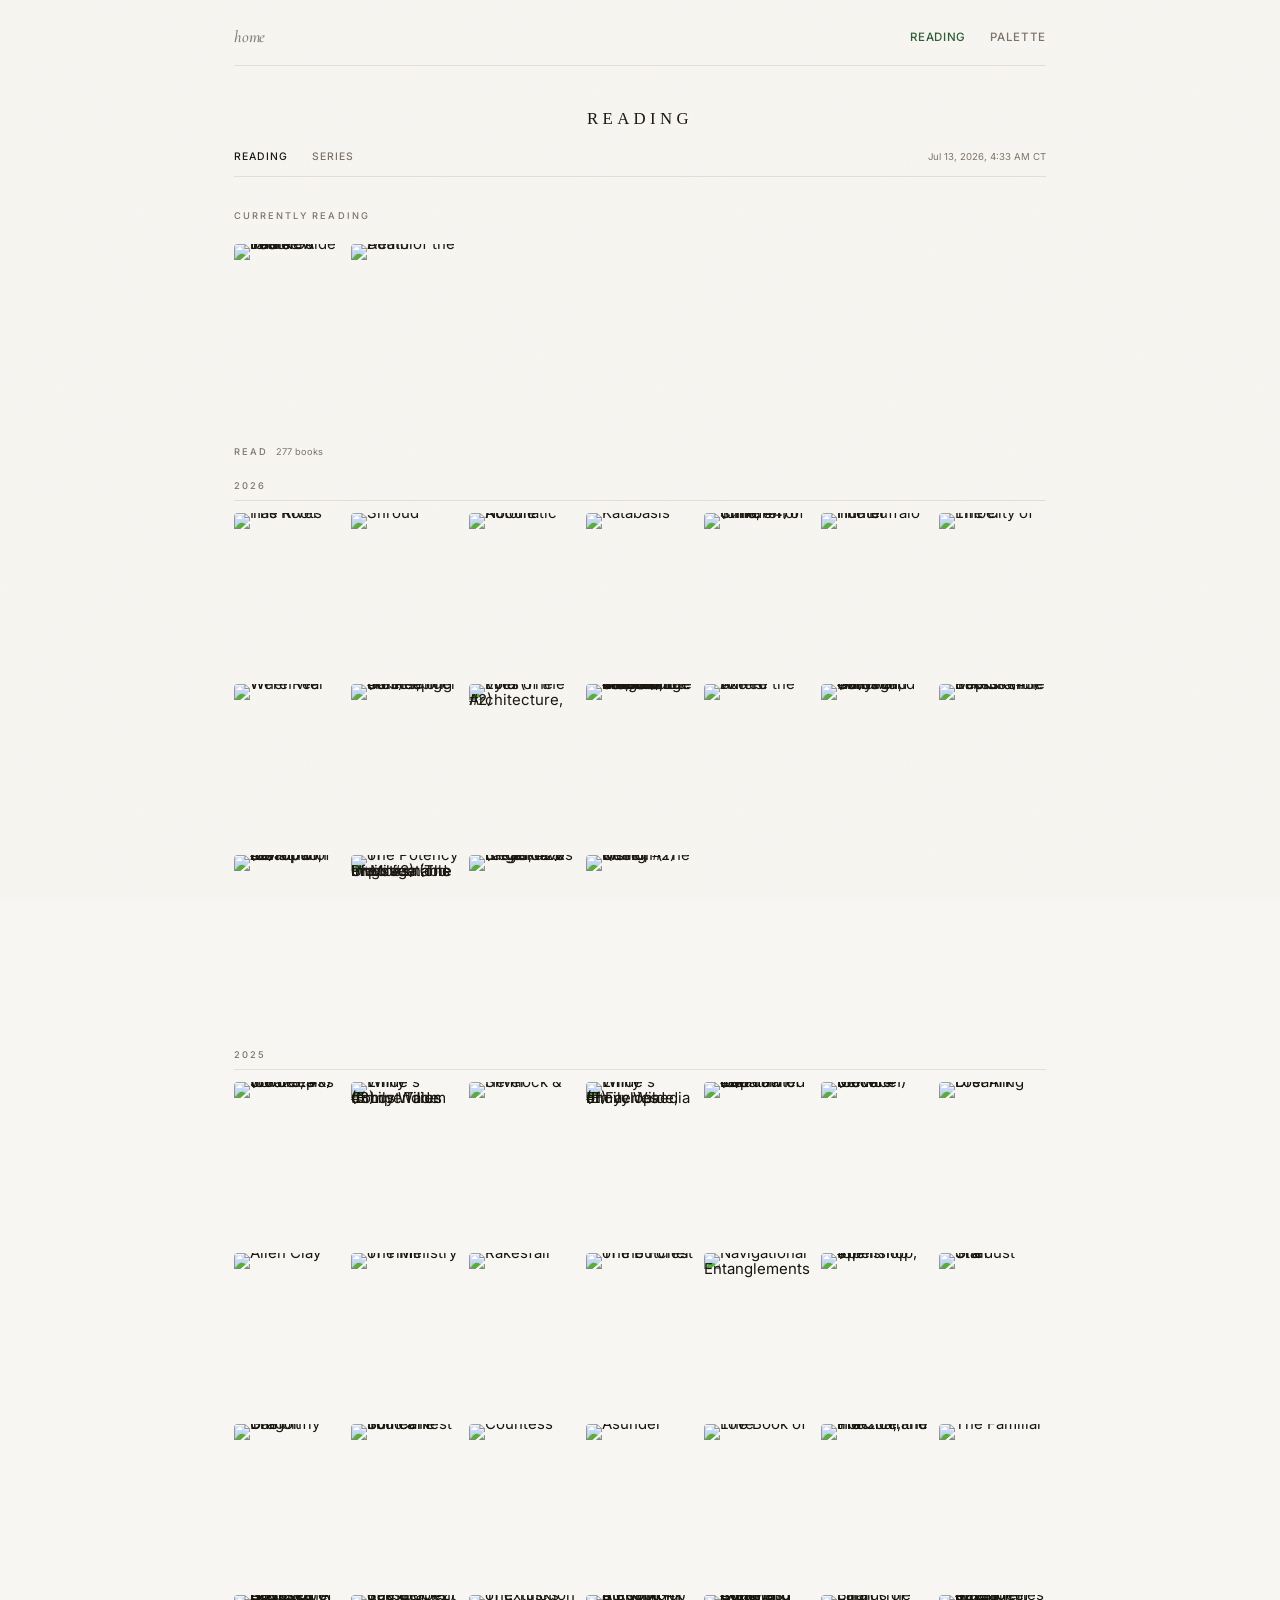
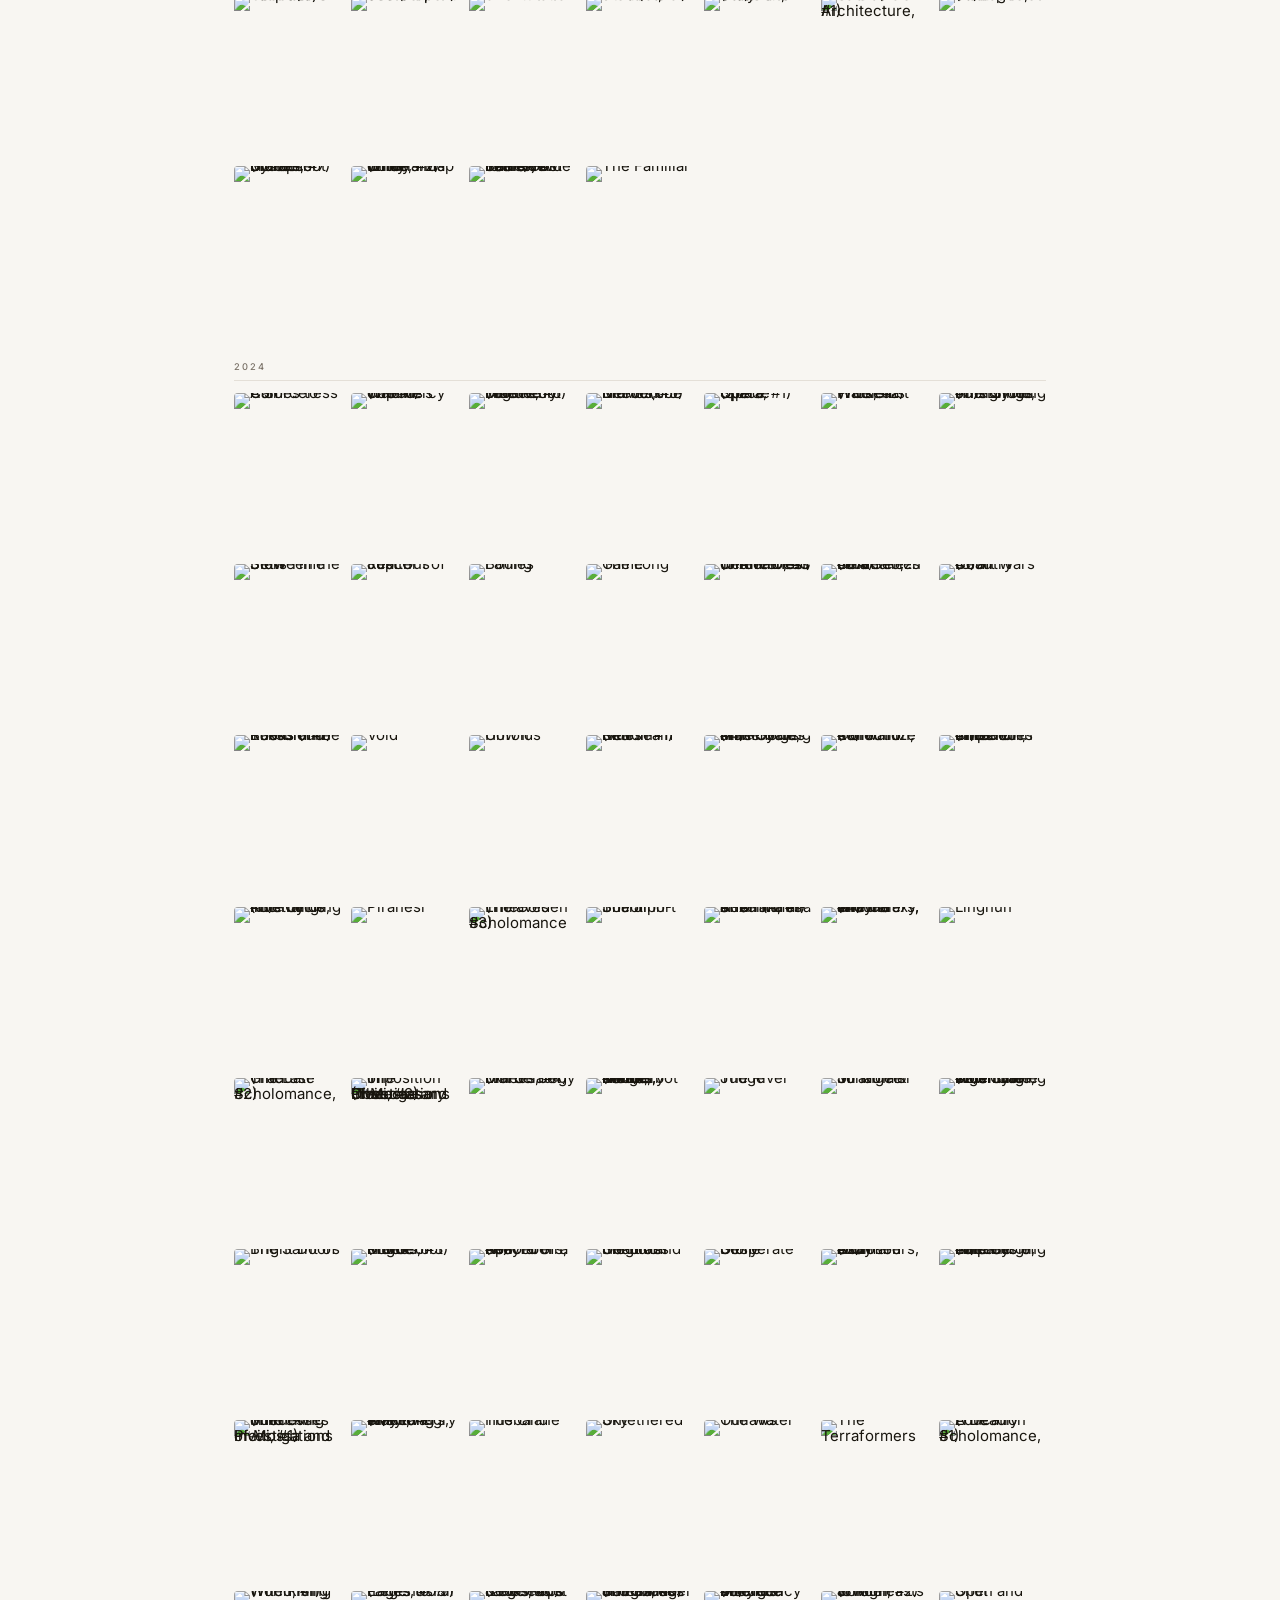
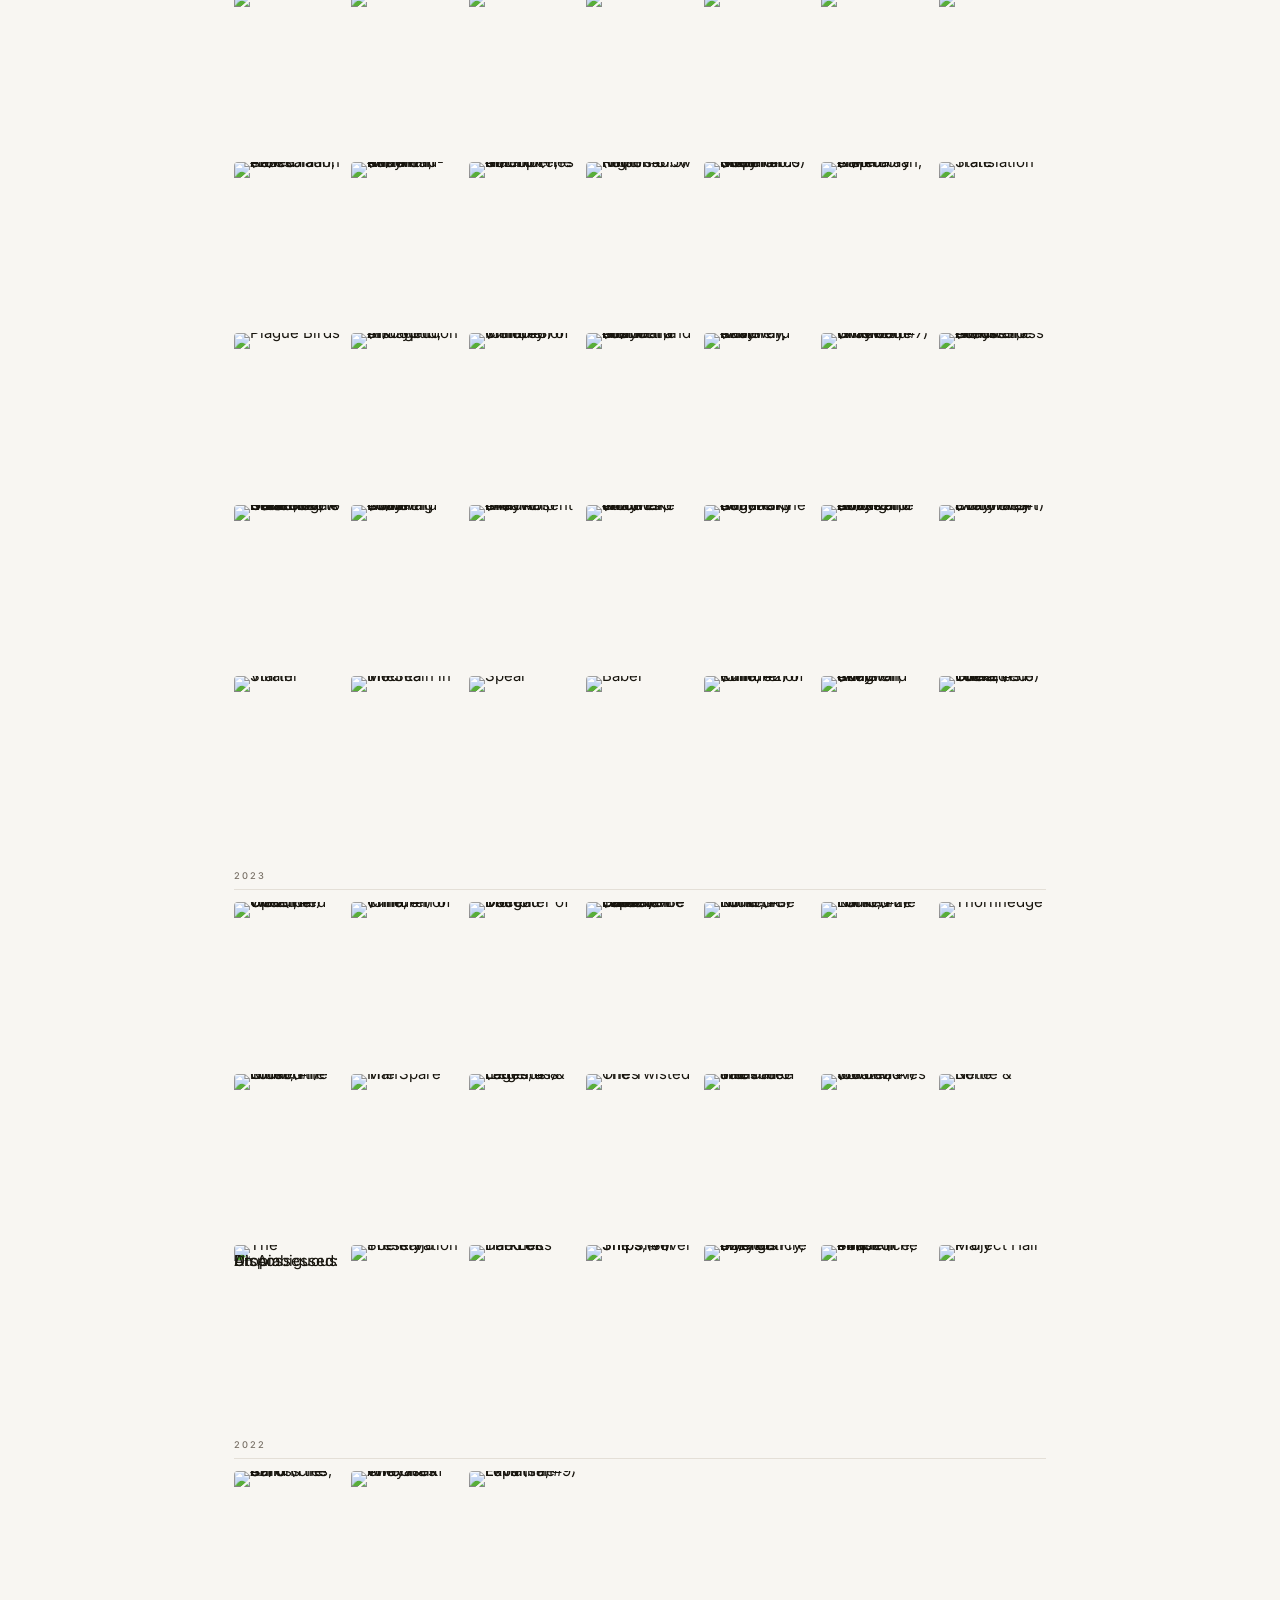
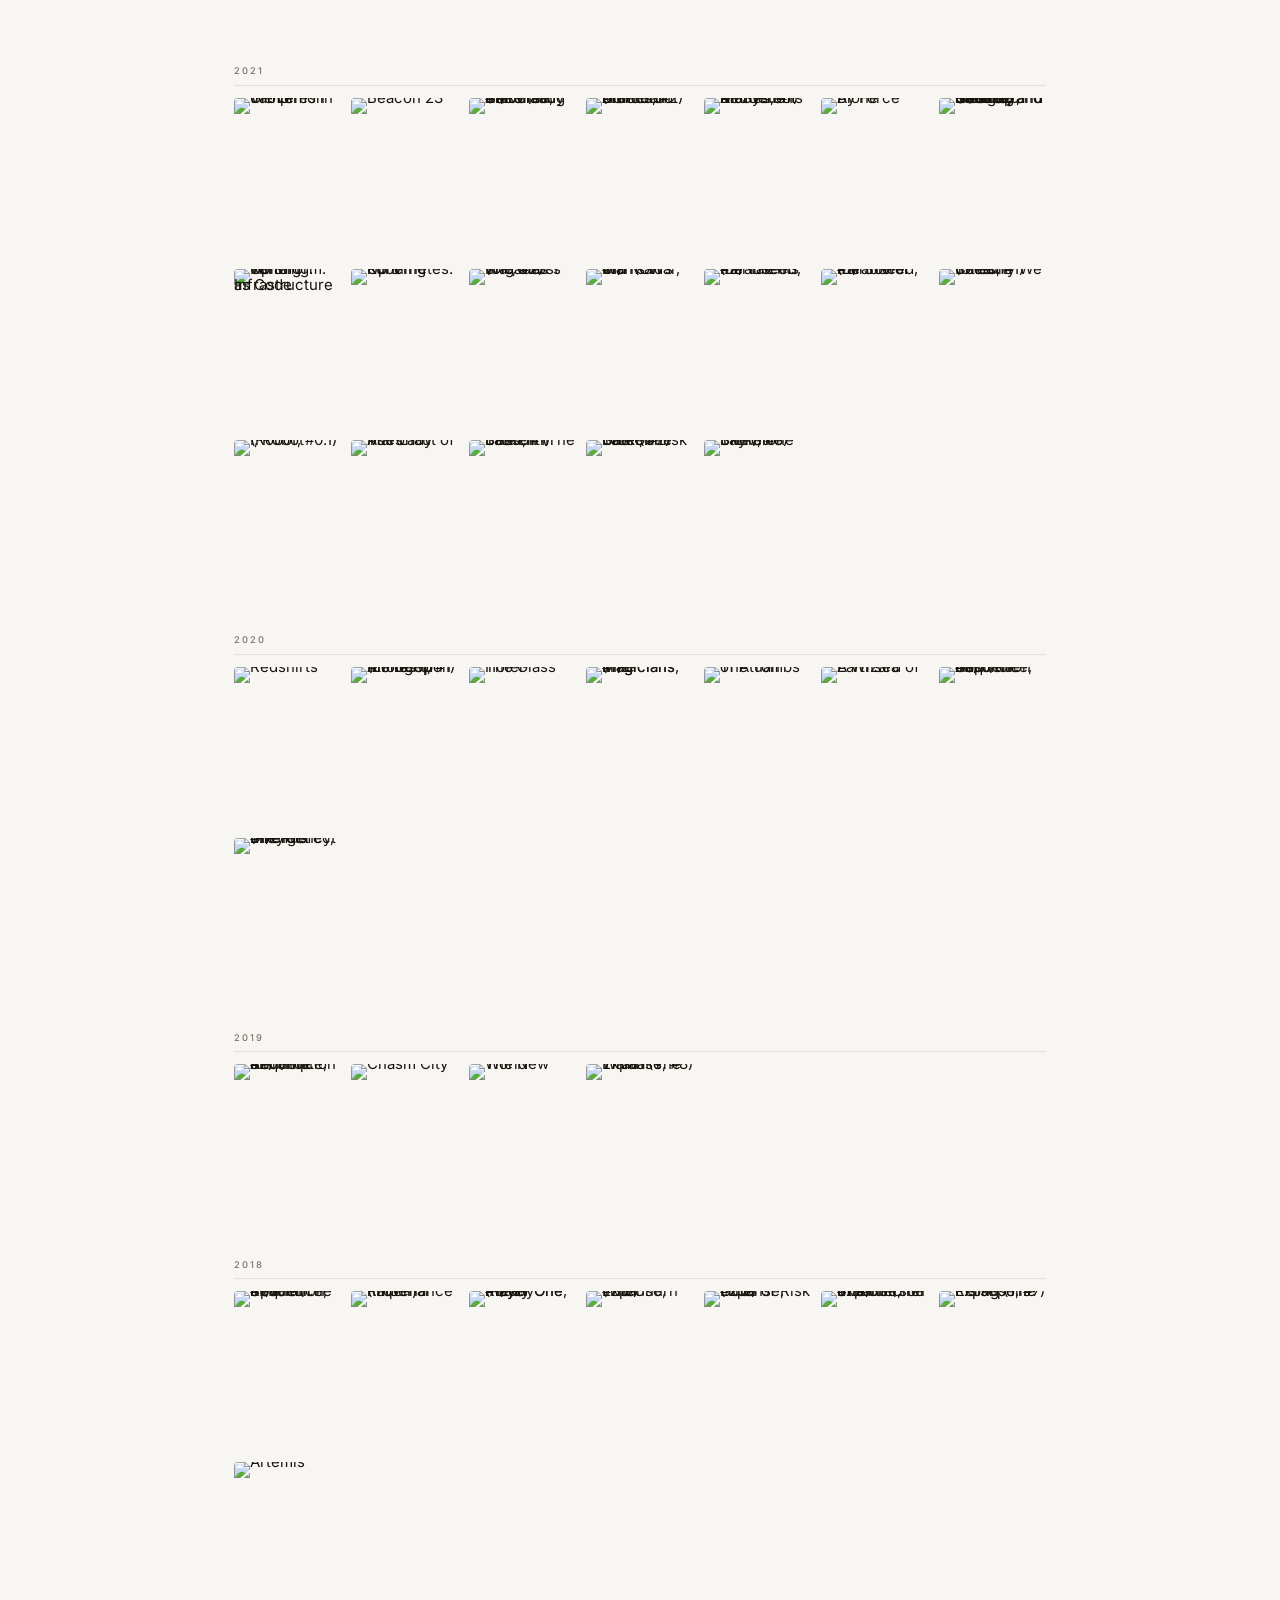
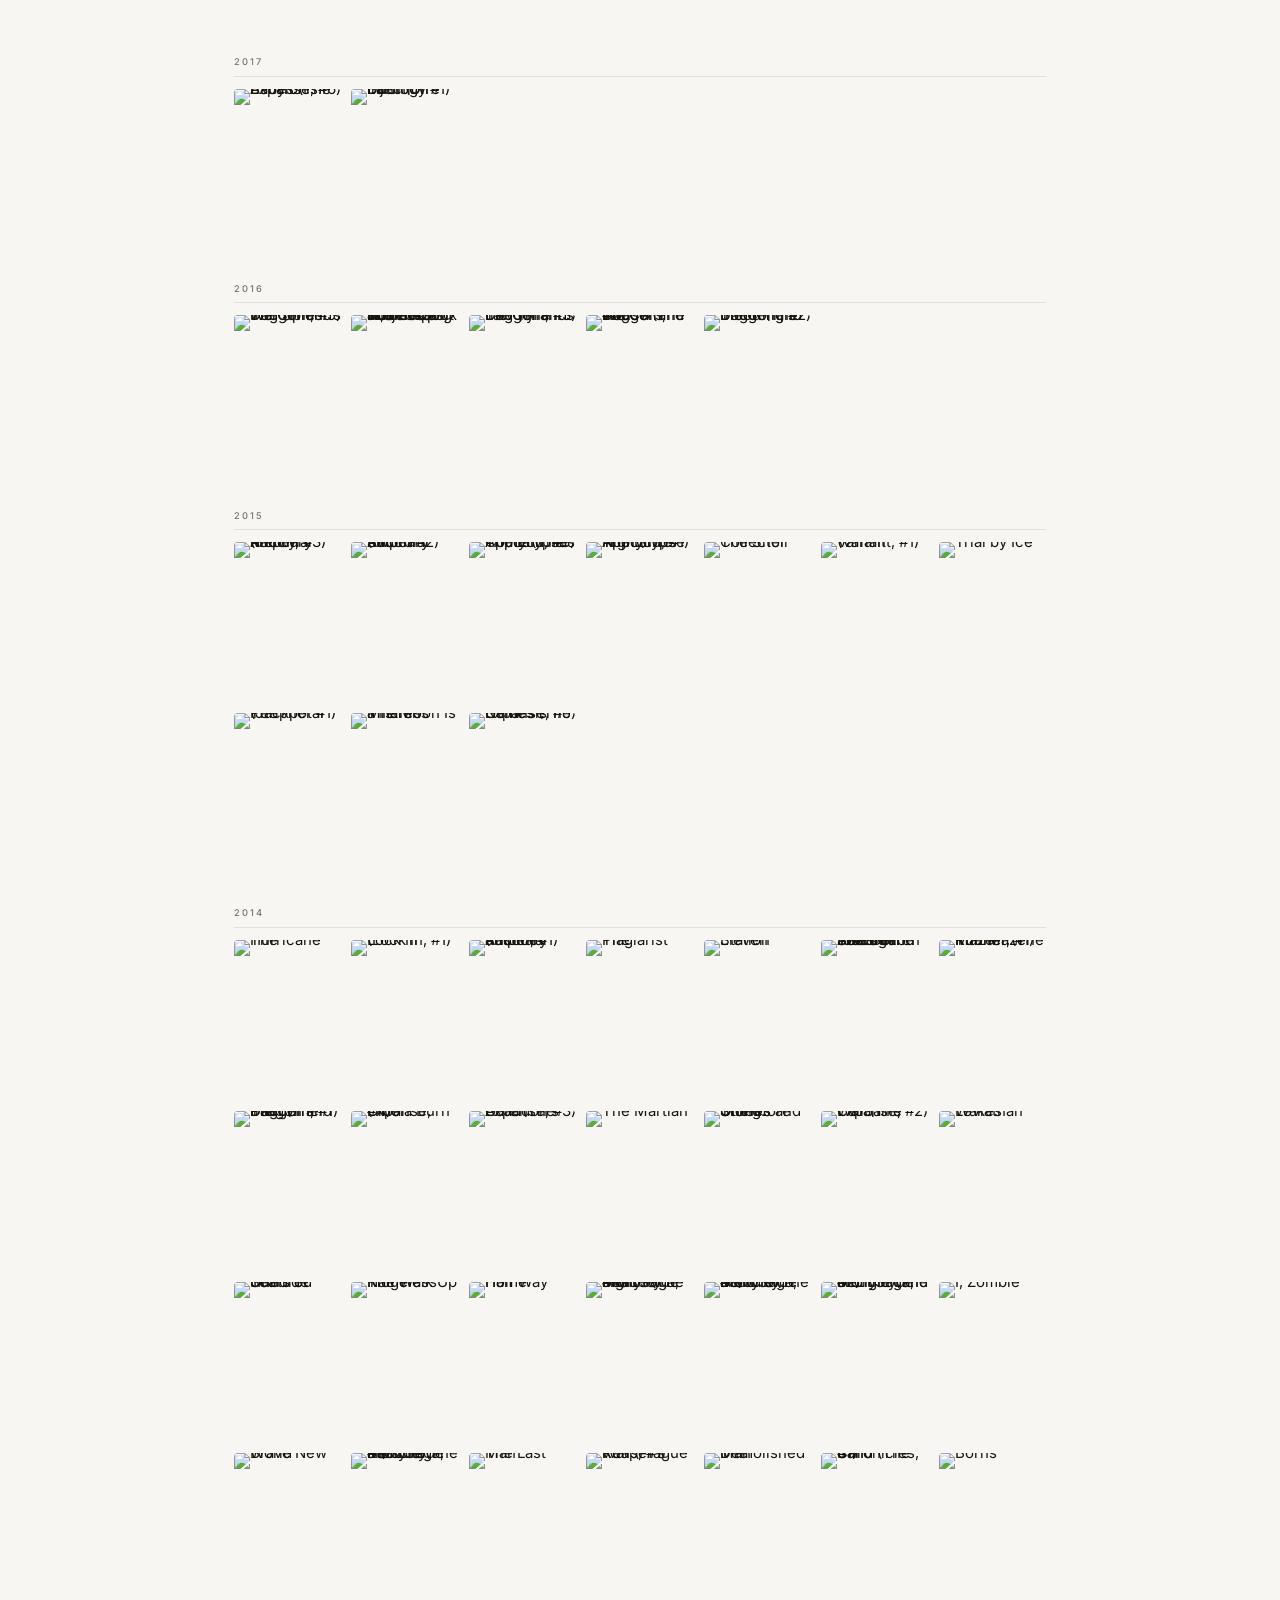
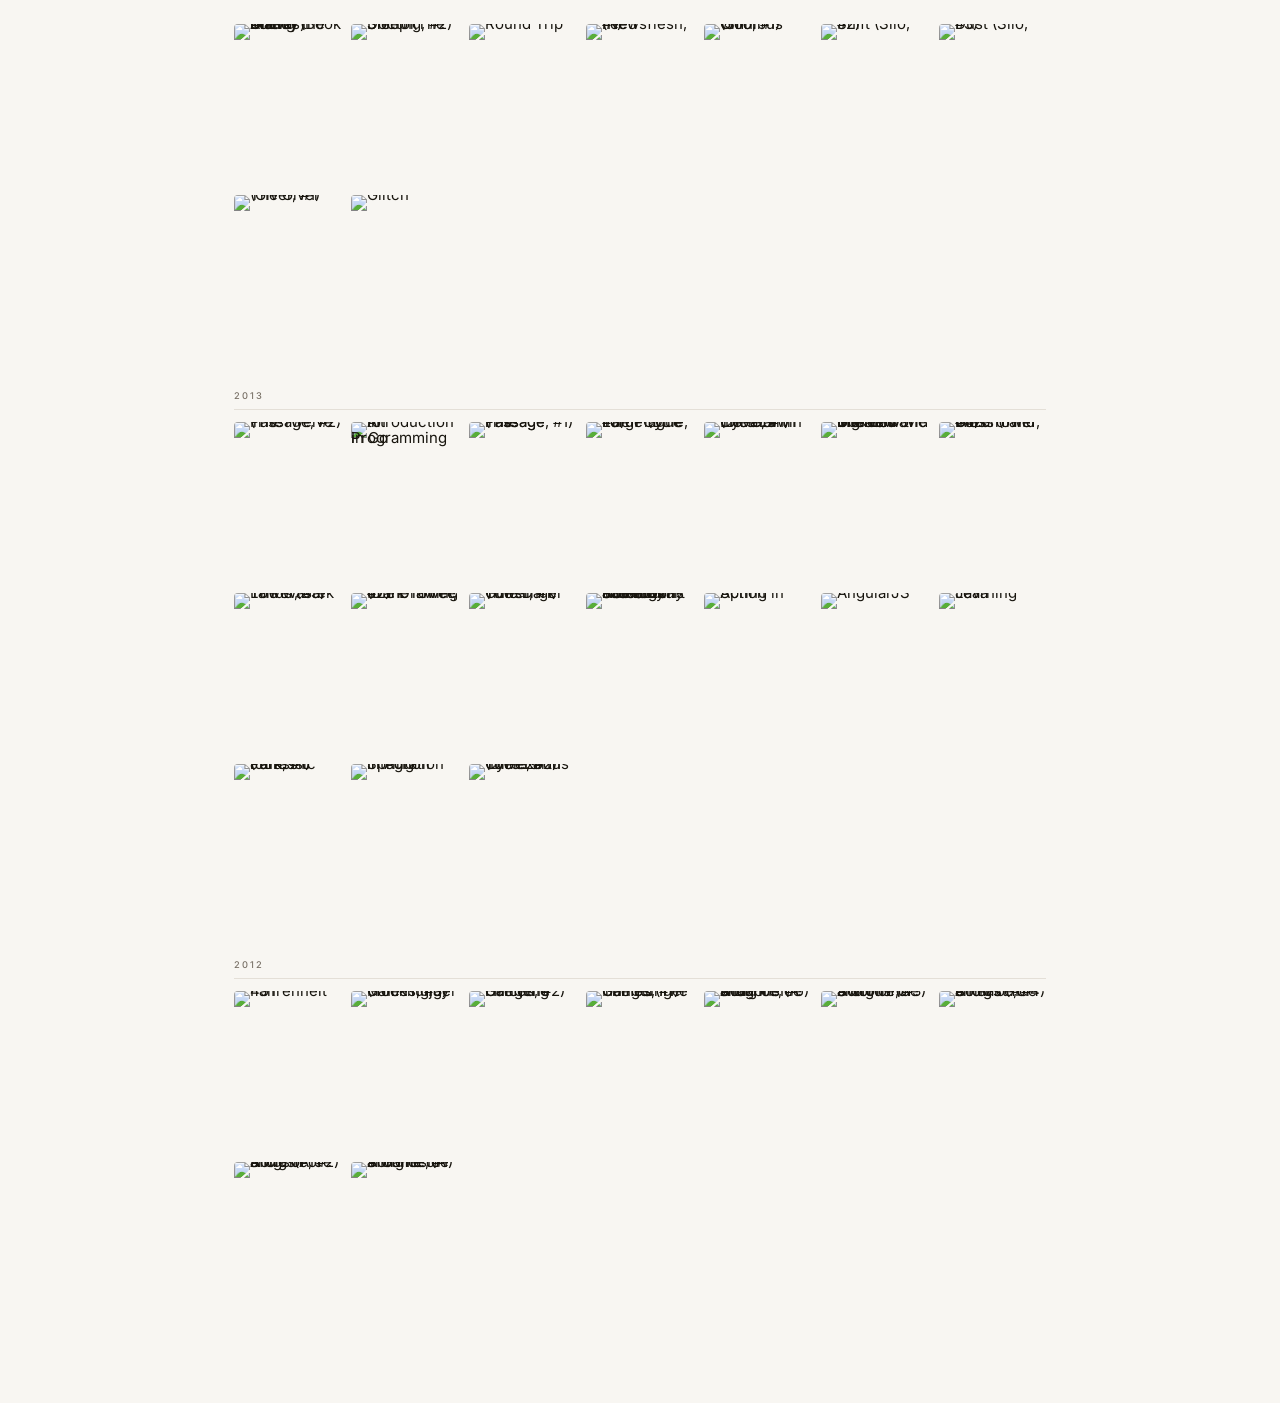
==== commit 1841f16d: "cleaning up interface" ====
--- a/books/index.html
+++ b/books/index.html
@@ -6,118 +6,100 @@
   <title>Reading</title>
   <link rel="preconnect" href="https://fonts.googleapis.com" />
   <link rel="preconnect" href="https://fonts.gstatic.com" crossorigin />
-  <link href="https://fonts.googleapis.com/css2?family=Cormorant+Garamond:ital,wght@0,500;0,600;1,400&family=Inter:wght@400;500&display=swap" rel="stylesheet" />
+  <link rel="stylesheet" href="../common/header.css" />
   <style>
     *, *::before, *::after { box-sizing: border-box; margin: 0; padding: 0; }
 
-    :root {
-      --bg:            #f8f6f2;
-      --surface:       #ffffff;
-      --border:        #e4dfd7;
-      --text:          #18150e;
-      --muted:         #7a7268;
-      --accent:        #2e5c35;
-      --accent-subtle: #edf4ee;
-      --star:          #bf9118;
-      --f-display:     'Cormorant Garamond', Georgia, serif;
-      --f-body:        'Inter', system-ui, sans-serif;
-    }
-
     body {
-      background: var(--bg);
-      color: var(--text);
-      font-family: var(--f-body);
       font-size: 15px;
       line-height: 1.6;
-      padding: 3.5rem 1.5rem 5rem;
+      padding: 1.5rem 1.5rem 5rem;
       max-width: 860px;
       margin: 0 auto;
     }
 
+    body::after {
+      content: '';
+      position: fixed;
+      inset: 0;
+      pointer-events: none;
+      z-index: 999;
+      background-image: url("data:image/svg+xml,%3Csvg xmlns='http://www.w3.org/2000/svg' width='300' height='300'%3E%3Cfilter id='n'%3E%3CfeTurbulence type='fractalNoise' baseFrequency='0.78' numOctaves='4' stitchTiles='stitch'/%3E%3C/filter%3E%3Crect width='300' height='300' filter='url(%23n)' opacity='0.045'/%3E%3C/svg%3E");
+    }
+
     /* ── Header ── */
     .page-header {
-      display: flex;
-      align-items: baseline;
-      justify-content: space-between;
-      gap: 1rem;
-      margin-bottom: 3rem;
-      padding-bottom: 1.25rem;
-      border-bottom: 1px solid var(--border);
+      text-align: center;
+      margin-bottom: 1rem;
     }
     h1 {
-      font-family: var(--f-display);
-      font-size: 2.75rem;
-      font-weight: 600;
-      letter-spacing: -0.02em;
-      line-height: 1;
+      font-family: Georgia, 'Times New Roman', serif;
+      font-size: 1.05rem;
+      font-weight: normal;
+      letter-spacing: 0.26em;
+      text-transform: uppercase;
     }
     .updated {
-      font-size: 0.78rem;
+      margin-top: 0.28rem;
+      font-size: 0.62rem;
+      letter-spacing: 0.16em;
+      text-transform: uppercase;
       color: var(--muted);
-      white-space: nowrap;
     }
 
     /* ── Section headings ── */
     .section-head {
       display: flex;
       align-items: center;
-      gap: 0.75rem;
+      gap: 0.5rem;
       margin-bottom: 1.25rem;
     }
     h2 {
-      font-family: var(--f-display);
-      font-size: 1.45rem;
+      font-size: 0.58rem;
+      letter-spacing: 0.22em;
+      text-transform: uppercase;
       font-weight: 500;
-      font-style: italic;
+      color: var(--muted);
+      font-style: normal;
+      font-family: var(--f-body);
     }
     .count {
-      font-size: 0.75rem;
+      font-size: 0.58rem;
       color: var(--muted);
       font-family: var(--f-body);
-      font-style: normal;
     }
 
     /* ── Currently Reading ── */
     #current { margin-bottom: 2.5rem; }
 
-    /* ── Breadcrumb ── */
-    .breadcrumb {
+    /* ── Sub-nav ── */
+    .sub-nav {
       display: flex;
       align-items: center;
-      gap: 0.4rem;
-      font-size: 0.75rem;
-      color: var(--muted);
-      margin-bottom: 1rem;
-    }
-    .crumb-link {
-      color: var(--accent);
-      text-decoration: none;
-      cursor: pointer;
+      justify-content: space-between;
+      margin-bottom: 2rem;
+      padding-bottom: 0.7rem;
+      border-bottom: 1px solid var(--border);
+    }
+    .sub-nav-tabs { display: flex; gap: 1.5rem; }
+    .sub-nav-tab {
+      font-size: 0.65rem;
+      font-weight: 500;
+      font-family: var(--f-body);
       background: none;
       border: none;
       padding: 0;
-      font: inherit;
-      font-size: 0.75rem;
-    }
-    .crumb-link:hover { text-decoration: underline; }
-    .crumb-sep { color: var(--border); }
-    .crumb-current { color: var(--text); }
-
-    /* ── Series nav link ── */
-    .series-nav-link {
-      display: block;
-      margin-bottom: 1.75rem;
-      font-size: 0.78rem;
-      color: var(--accent);
-      background: none;
-      border: none;
-      padding: 0;
-      font-family: var(--f-body);
       cursor: pointer;
-      text-align: left;
-      text-decoration: none;
-    }
-    .series-nav-link:hover { text-decoration: underline; }
+      color: var(--muted);
+      text-transform: uppercase;
+      letter-spacing: 0.1em;
+    }
+    .sub-nav-tab.active { color: var(--text); }
+    .sub-nav-updated {
+      font-size: 0.6rem;
+      color: var(--muted);
+    }
+    @media (max-width: 480px) { .sub-nav-updated { display: none; } }
 
     /* ── Series list ── */
     .series-list { border-top: 1px solid var(--border); }
@@ -348,11 +330,12 @@
     .year-group { margin-bottom: 2rem; }
     .year-group:last-child { margin-bottom: 0; }
     .year-label {
-      font-family: var(--f-display);
-      font-size: 1.15rem;
-      font-style: italic;
+      font-size: 0.58rem;
+      letter-spacing: 0.22em;
+      text-transform: uppercase;
       font-weight: 500;
       color: var(--muted);
+      font-family: var(--f-body);
       margin-bottom: 0.75rem;
       padding-bottom: 0.35rem;
       border-bottom: 1px solid var(--border);
@@ -372,10 +355,8 @@
     }
 
     @media (max-width: 520px) {
-      body { padding: 2rem 1rem 4rem; }
-      h1   { font-size: 2.1rem; }
+      body { padding: 1rem 1rem 4rem; }
       .book-grid { grid-template-columns: repeat(auto-fill, minmax(80px, 1fr)); gap: 8px; }
-      .page-header { flex-direction: column; gap: 0.25rem; }
       .series-row-meta { display: none; }
     }
 
@@ -385,6 +366,7 @@
   </style>
 </head>
 <body>
+  <script src="../common/header.js"></script>
   <div id="app">
     <p class="loading-msg">Loading…</p>
   </div>
@@ -396,7 +378,7 @@
     let _readTitles    = new Set();
     let _readingTitles = new Set();
     let _activeView    = 'read';   // 'read' | 'series' | 'series-detail'
-    let _activeSeries  = null;     // series name string, or null
+    let _activeSeries  = null;
     let _ignoredTitles = new Set();
 
     /* ── Helpers ── */
@@ -415,16 +397,15 @@
       return n ? '★'.repeat(n) + '☆'.repeat(5 - n) : '';
     }
 
-    function timeAgo(dateStr) {
-      if (!dateStr) return '';
-      const d = new Date(dateStr);
+    function formatUpdated(isoStr) {
+      if (!isoStr) return '';
+      const d = new Date(isoStr);
       if (isNaN(d)) return '';
-      const days = Math.floor((Date.now() - d) / 86_400_000);
-      if (days < 1)   return 'today';
-      if (days < 7)   return `${days}d ago`;
-      if (days < 30)  return `${Math.floor(days / 7)}w ago`;
-      if (days < 365) return `${Math.floor(days / 30)}mo ago`;
-      return `${Math.floor(days / 365)}y ago`;
+      return new Intl.DateTimeFormat('en-US', {
+        timeZone: 'America/Chicago',
+        dateStyle: 'medium',
+        timeStyle: 'short',
+      }).format(d) + ' CT';
     }
 
     function parsePubDate(s) {
@@ -484,21 +465,6 @@
       return div;
     }
 
-    function crumbLink(text, onClick) {
-      const btn = document.createElement('button');
-      btn.className   = 'crumb-link';
-      btn.textContent = text;
-      btn.addEventListener('click', onClick);
-      return btn;
-    }
-
-    function crumbSep() {
-      const span = document.createElement('span');
-      span.className   = 'crumb-sep';
-      span.textContent = '/';
-      return span;
-    }
-
     /* ── Navigation ── */
 
     function applyHash() {
@@ -513,38 +479,14 @@
       }
     }
 
-    function navigate(view, series) {
+    function navigate(view, param) {
+      _activeSeries = (view === 'series-detail') ? (param ?? null) : null;
       _activeView   = view;
-      _activeSeries = series ?? null;
-      const hash = view === 'read'   ? 'read'
-                 : view === 'series' ? 'series'
-                 : `series/${encodeURIComponent(series)}`;
+      const hash = view === 'read'          ? 'read'
+                 : view === 'series'        ? 'series'
+                 :                           `series/${encodeURIComponent(param)}`;
       history.pushState(null, '', '#' + hash);
       renderContent();
-    }
-
-    /* ── UI builders ── */
-
-    function buildBreadcrumb() {
-      if (_activeView === 'read') return null;
-      const nav = document.createElement('nav');
-      nav.className = 'breadcrumb';
-      nav.appendChild(crumbLink('Reading', () => navigate('read')));
-      nav.appendChild(crumbSep());
-      if (_activeView === 'series') {
-        const cur = document.createElement('span');
-        cur.className   = 'crumb-current';
-        cur.textContent = 'Series';
-        nav.appendChild(cur);
-      } else {
-        nav.appendChild(crumbLink('Series', () => navigate('series')));
-        nav.appendChild(crumbSep());
-        const cur = document.createElement('span');
-        cur.className   = 'crumb-current';
-        cur.textContent = _activeSeries;
-        nav.appendChild(cur);
-      }
-      return nav;
     }
 
     /* ── Renderers ── */
@@ -745,13 +687,6 @@
     /* ── Views ── */
 
     function renderReadView(container) {
-      if ((_seriesIndex?.series?.length || 0) > 0) {
-        const seriesLink = document.createElement('button');
-        seriesLink.className   = 'series-nav-link';
-        seriesLink.textContent = 'Series →';
-        seriesLink.addEventListener('click', () => navigate('series'));
-        container.appendChild(seriesLink);
-      }
       const books = _booksData.read || [];
       const n = books.length;
       container.appendChild(sectionHead('Read', `${n} book${n !== 1 ? 's' : ''}`));
@@ -812,19 +747,25 @@
     }
 
     function renderContent() {
+      const subNav = document.getElementById('sub-nav');
+      if (subNav) {
+        const isSeriesView = _activeView === 'series' || _activeView === 'series-detail';
+        subNav.querySelectorAll('.sub-nav-tab').forEach(btn => {
+          btn.classList.toggle('active',
+            btn.dataset.view === 'read' ? _activeView === 'read' : isSeriesView
+          );
+        });
+      }
+
       const container = document.getElementById('content');
       container.innerHTML = '';
 
-      // Currently Reading only shows on the home/read view
       const currentSection = document.getElementById('current');
       if (currentSection) currentSection.style.display = _activeView === 'read' ? '' : 'none';
 
-      const crumb = buildBreadcrumb();
-      if (crumb) container.appendChild(crumb);
-
-      if (_activeView === 'read')              renderReadView(container);
-      else if (_activeView === 'series')       renderSeriesListView(container);
-      else                                     renderSeriesDetailView(container);
+      if (_activeView === 'read')        renderReadView(container);
+      else if (_activeView === 'series') renderSeriesListView(container);
+      else                                renderSeriesDetailView(container);
     }
 
     function render(books, seriesIndex) {
@@ -842,11 +783,32 @@
       const app = document.getElementById('app');
       app.innerHTML = '';
 
-      /* Header */
+      /* Page title */
       const header = document.createElement('header');
       header.className = 'page-header';
-      header.innerHTML = `<h1>Reading</h1><span class="updated">Updated ${timeAgo(books.lastUpdated)}</span>`;
+      header.innerHTML = `<h1>Reading</h1>`;
       app.appendChild(header);
+
+      /* Sub-nav */
+      const subNav = document.createElement('nav');
+      subNav.id = 'sub-nav';
+      subNav.className = 'sub-nav';
+      const tabs = document.createElement('div');
+      tabs.className = 'sub-nav-tabs';
+      [['read', 'Reading'], ['series', 'Series']].forEach(([view, label]) => {
+        const btn = document.createElement('button');
+        btn.className = 'sub-nav-tab';
+        btn.textContent = label;
+        btn.dataset.view = view;
+        btn.addEventListener('click', () => navigate(view));
+        tabs.appendChild(btn);
+      });
+      const updatedSpan = document.createElement('span');
+      updatedSpan.className = 'sub-nav-updated';
+      updatedSpan.textContent = formatUpdated(books.lastUpdated);
+      subNav.appendChild(tabs);
+      subNav.appendChild(updatedSpan);
+      app.appendChild(subNav);
 
       /* Currently Reading */
       if ((books.currentlyReading || []).length > 0) {
--- a/common/header.css
+++ b/common/header.css
@@ -0,0 +1,69 @@
+@import url('https://fonts.googleapis.com/css2?family=Cormorant+Garamond:ital,wght@0,500;0,600;1,400&family=Inter:wght@400;500&display=swap');
+
+:root {
+  --bg:            #f8f6f2;
+  --surface:       #ffffff;
+  --border:        #e4dfd7;
+  --text:          #18150e;
+  --muted:         #7a7268;
+  --accent:        #2e5c35;
+  --accent-subtle: #edf4ee;
+  --star:          #bf9118;
+  --f-display:     'Cormorant Garamond', Georgia, serif;
+  --f-body:        'Inter', system-ui, sans-serif;
+}
+
+body {
+  background:  var(--bg);
+  color:       var(--text);
+  font-family: var(--f-body);
+}
+
+/* ── Site header ──────────────────────────── */
+
+.site-header {
+  display: flex;
+  align-items: center;
+  justify-content: space-between;
+  max-width: 920px;
+  margin: 0 auto 2.5rem;
+  padding-bottom: 0.9rem;
+  border-bottom: 1px solid var(--border);
+}
+
+.site-brand {
+  font-family: var(--f-display);
+  font-size: 1.05rem;
+  font-style: italic;
+  font-weight: 500;
+  color: var(--text);
+  text-decoration: none;
+  letter-spacing: -0.01em;
+  opacity: 0.55;
+  transition: opacity 0.15s;
+}
+
+.site-brand:hover { opacity: 1; }
+
+.site-nav {
+  display: flex;
+  align-items: center;
+  gap: 1.5rem;
+}
+
+.site-nav-link {
+  font-size: 0.72rem;
+  font-weight: 500;
+  color: var(--muted);
+  text-decoration: none;
+  letter-spacing: 0.06em;
+  text-transform: uppercase;
+  transition: color 0.12s;
+}
+
+.site-nav-link:hover  { color: var(--text); }
+.site-nav-link.active { color: var(--accent); }
+
+@media (prefers-reduced-motion: reduce) {
+  .site-brand, .site-nav-link { transition: none; }
+}
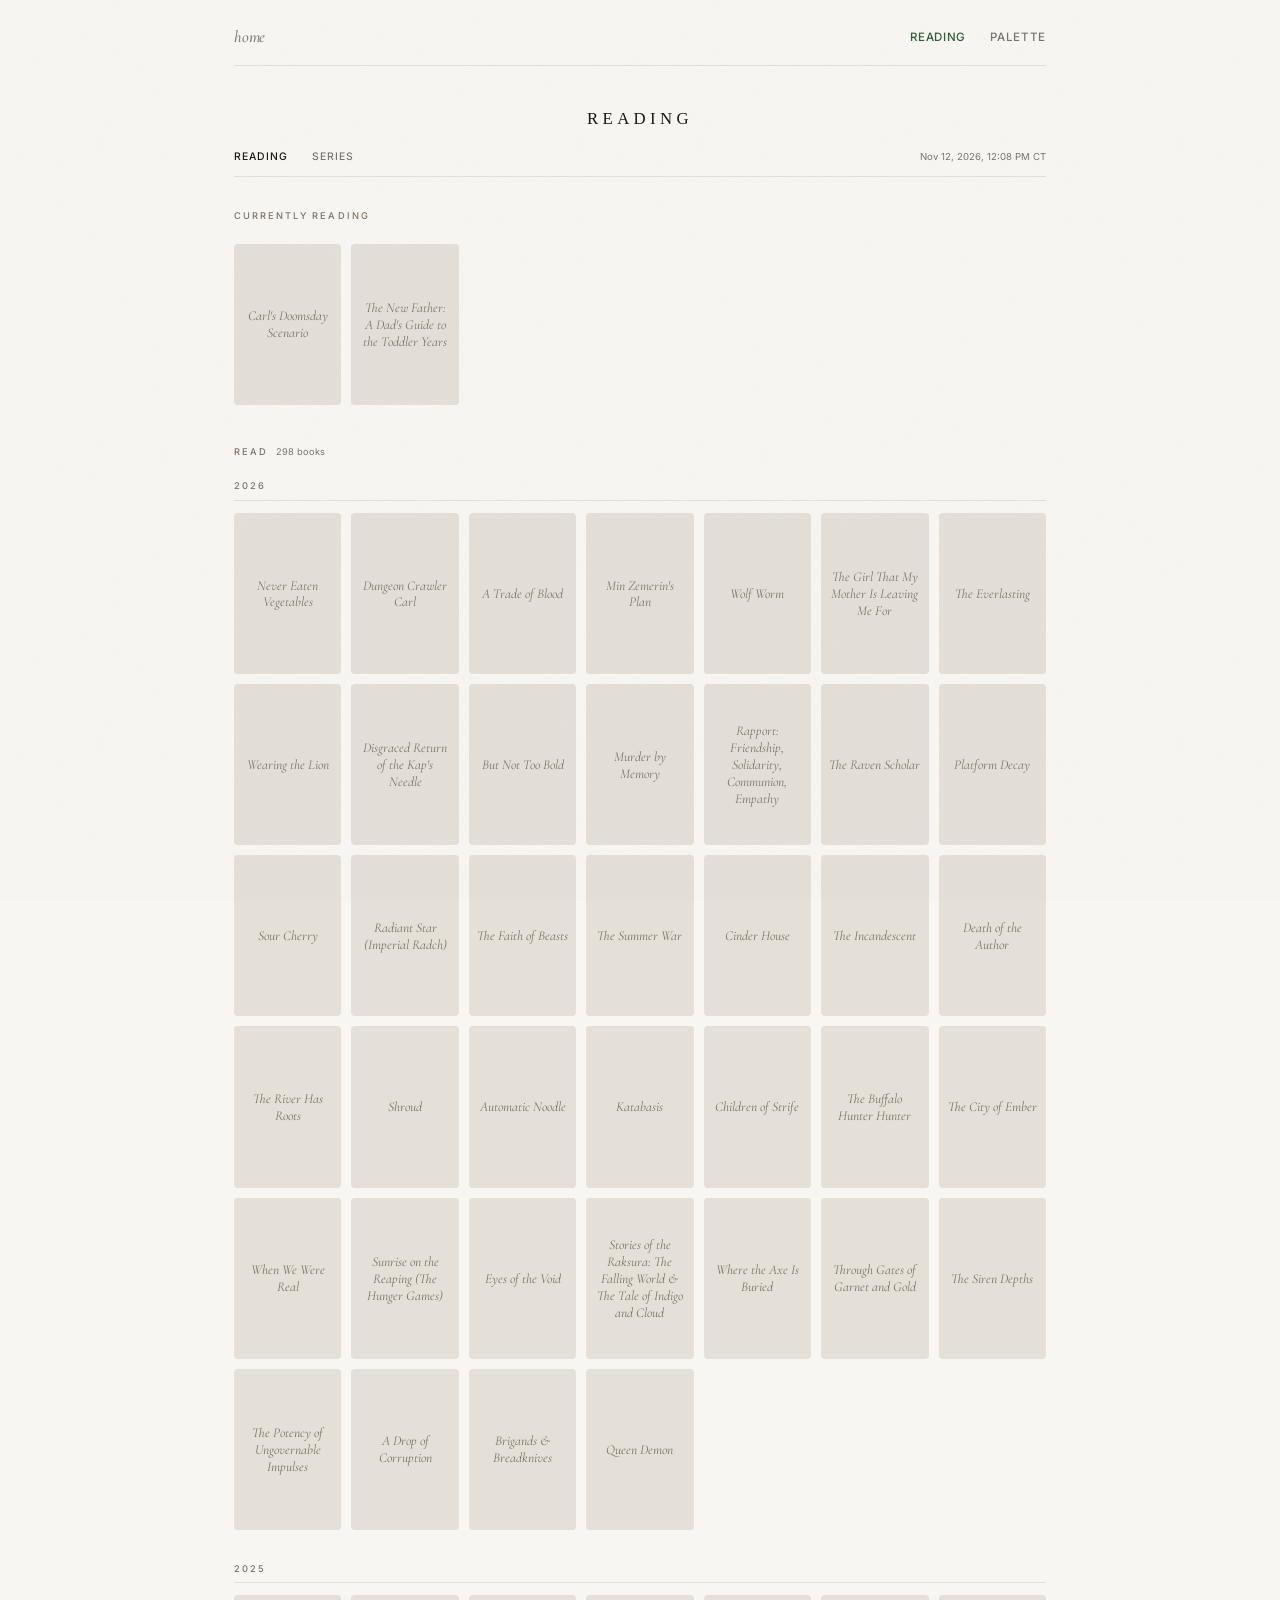
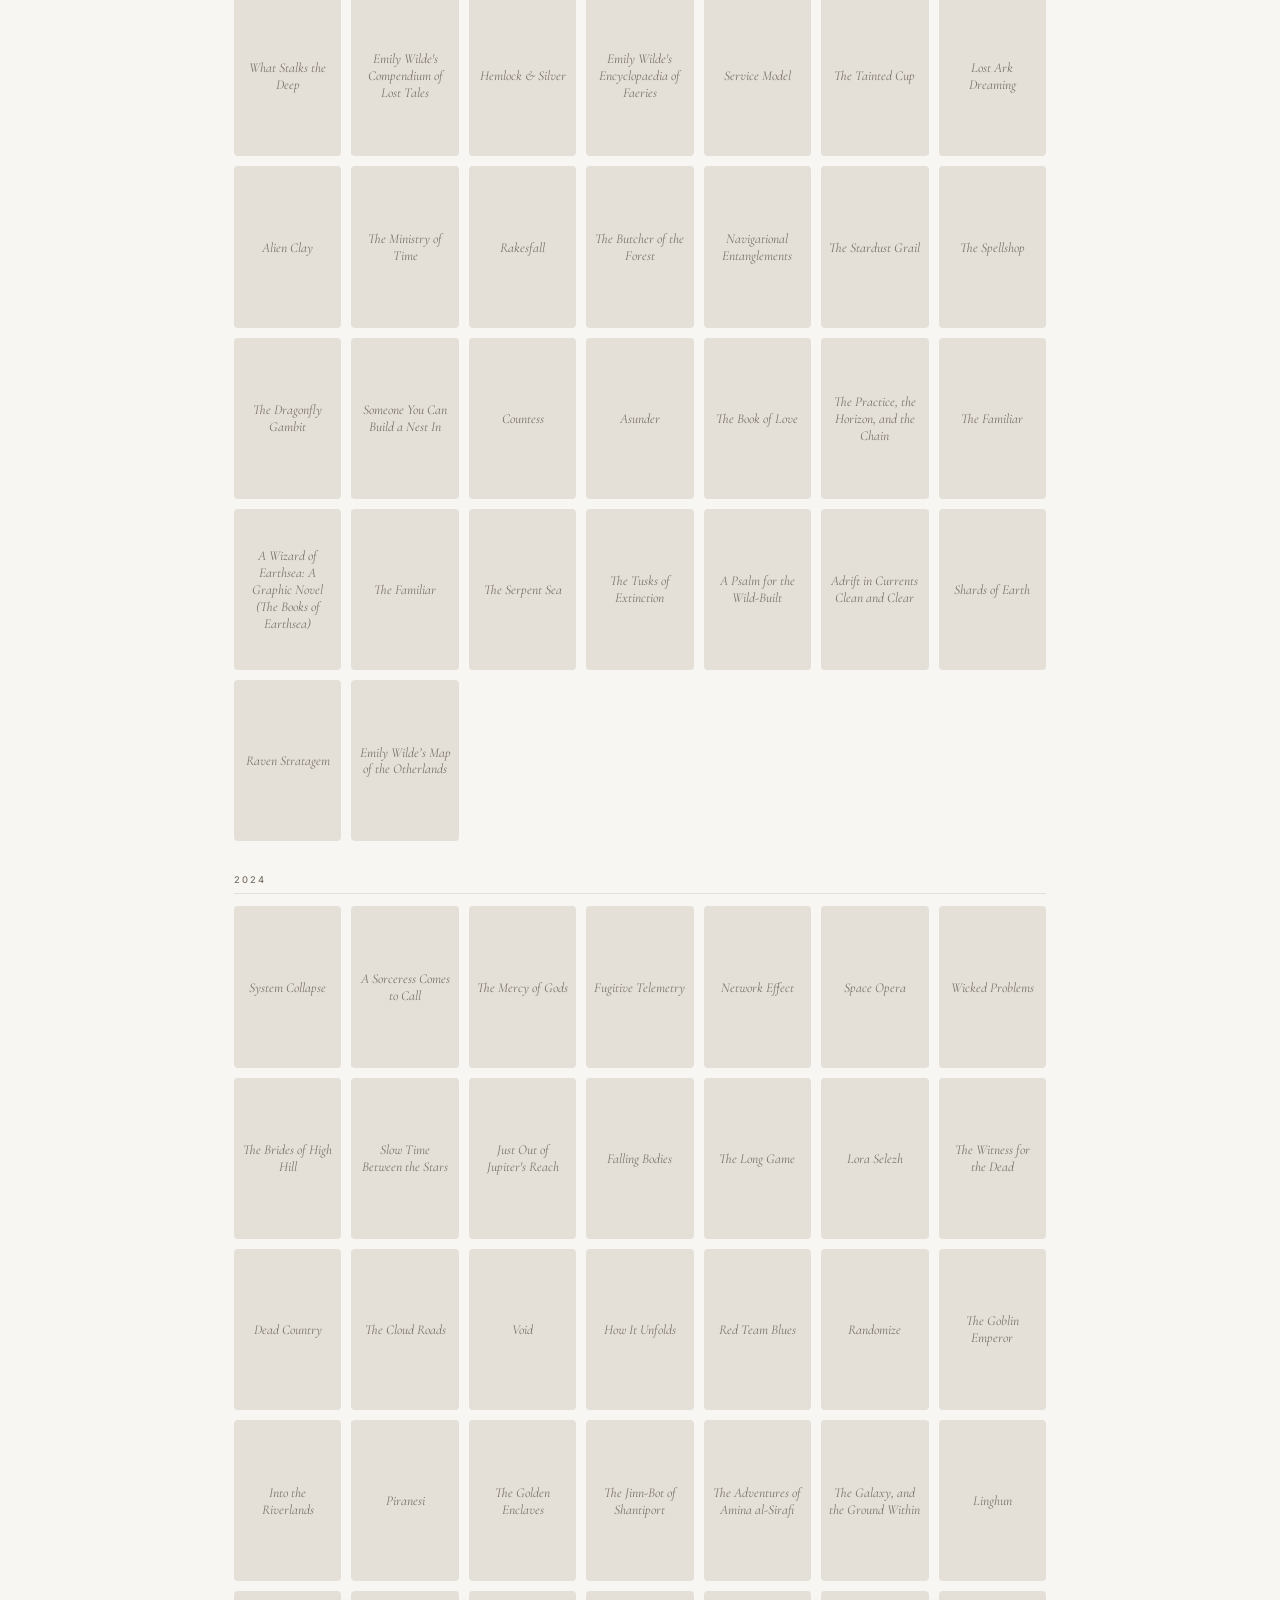
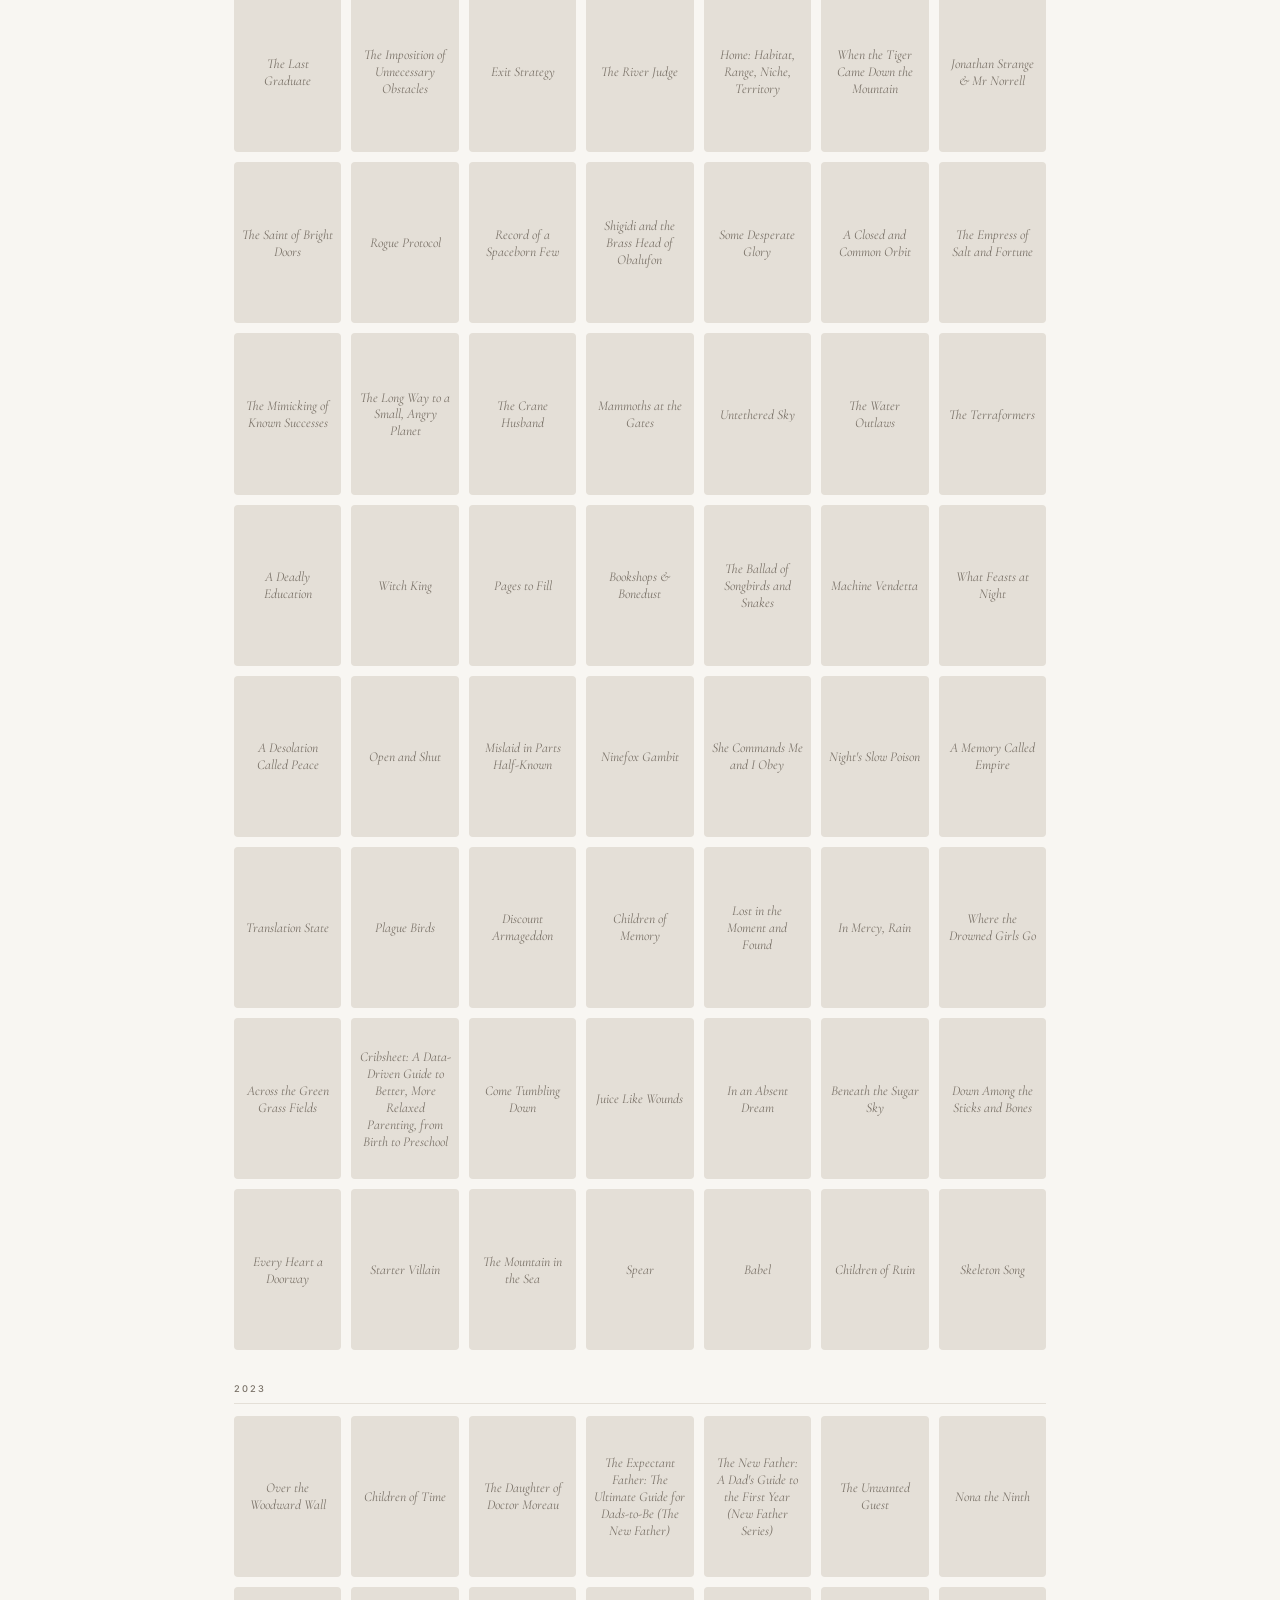
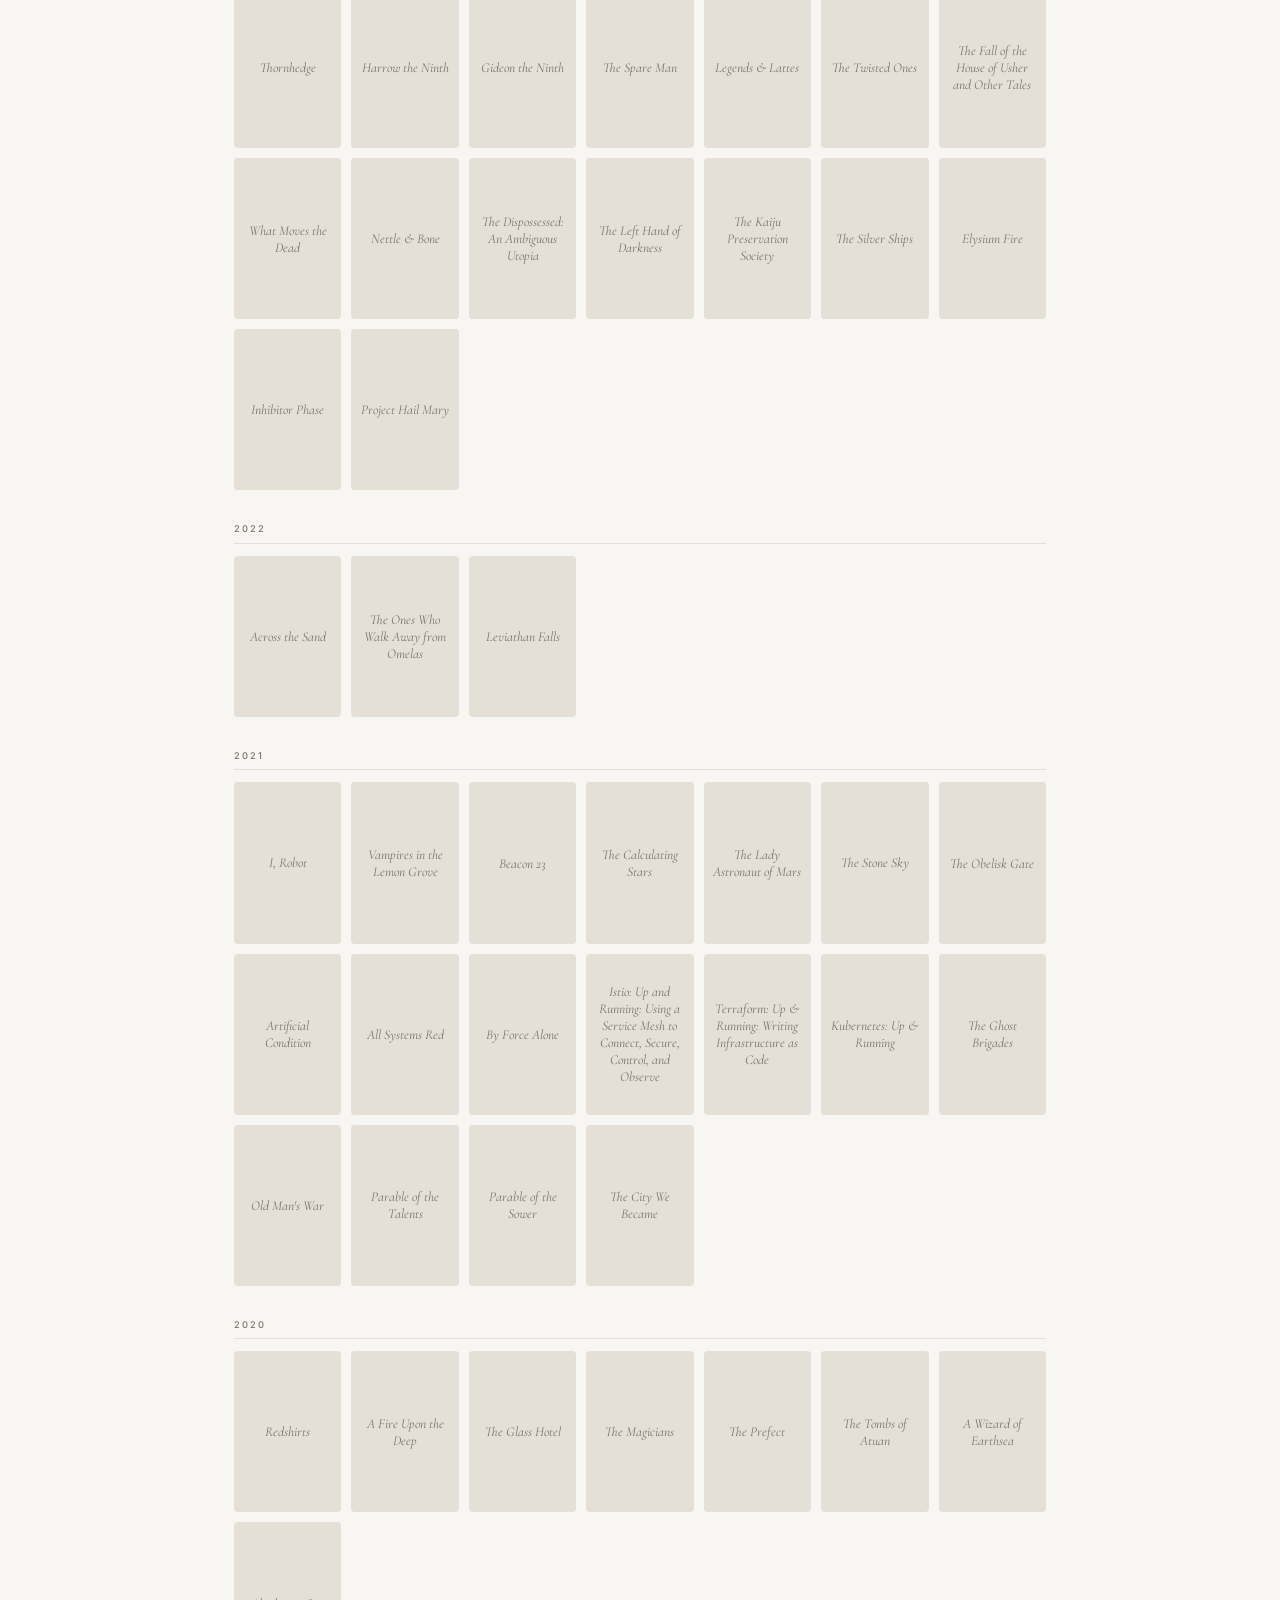
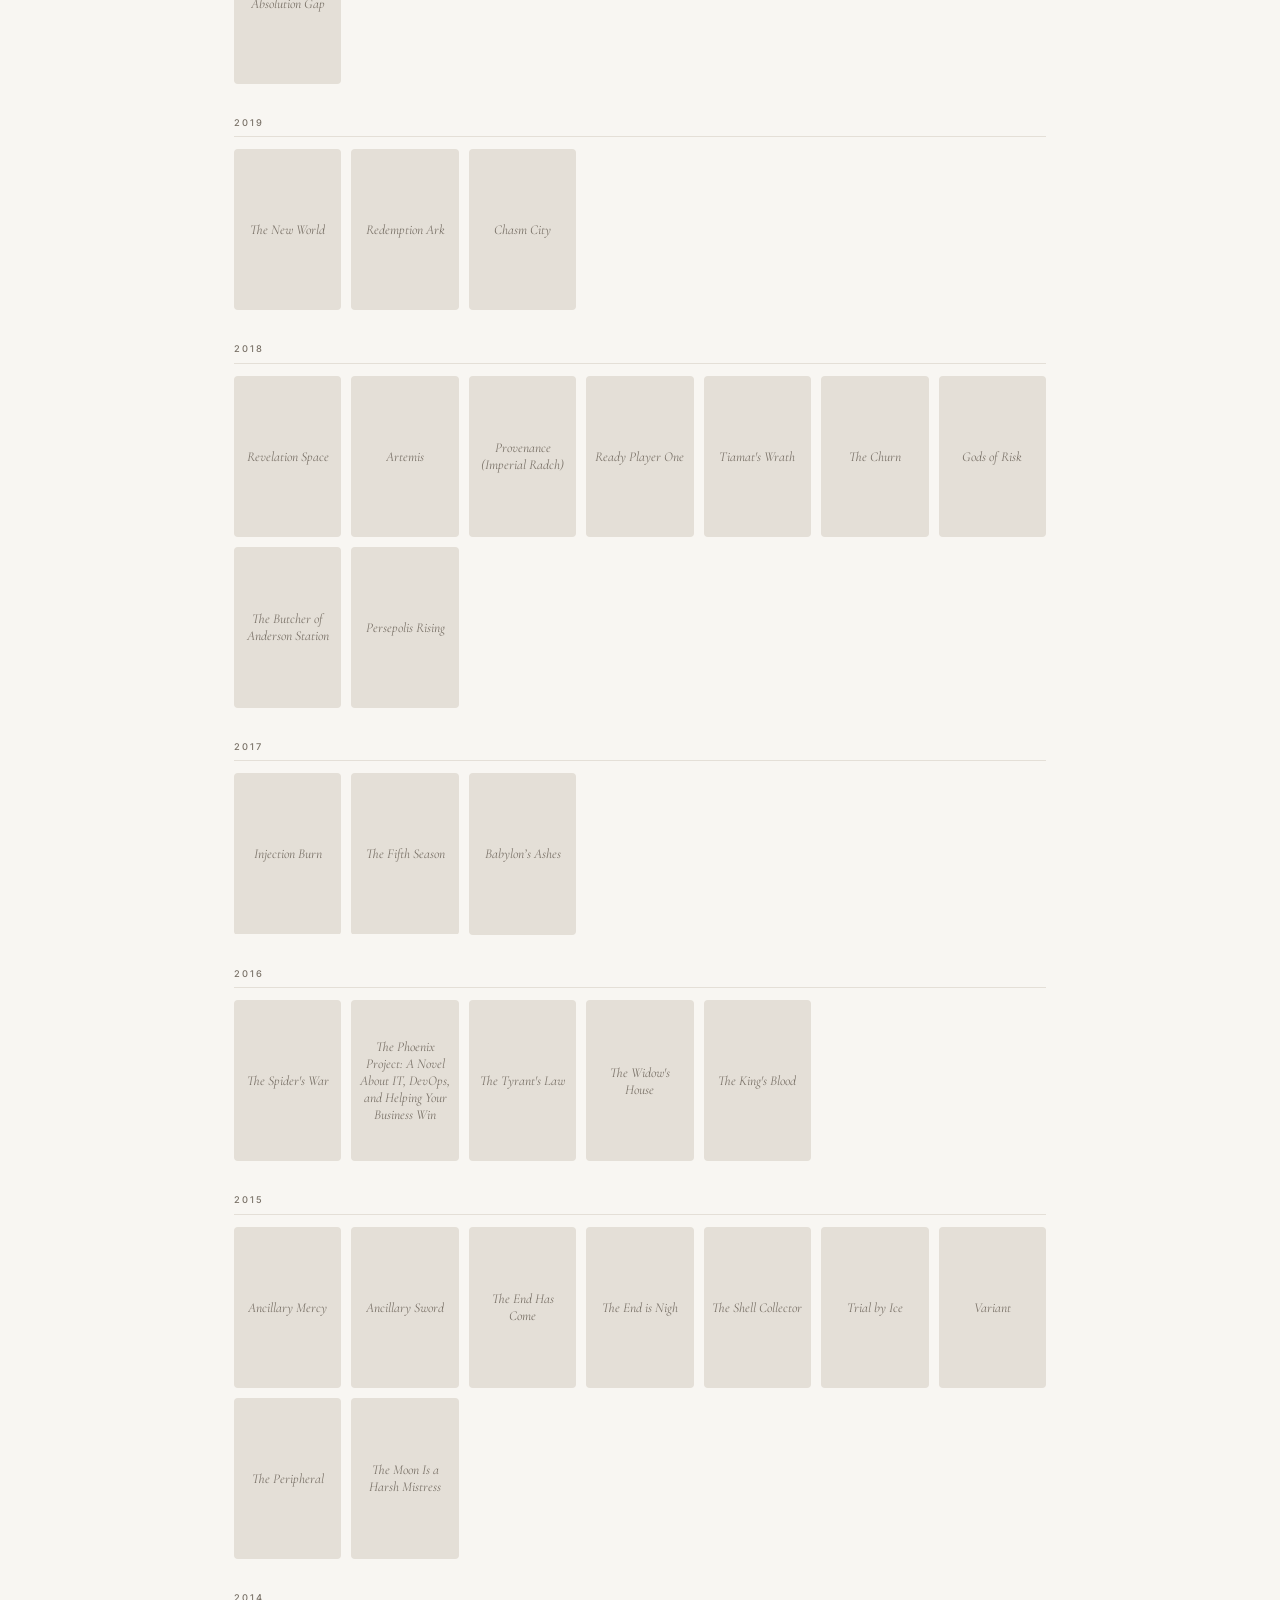
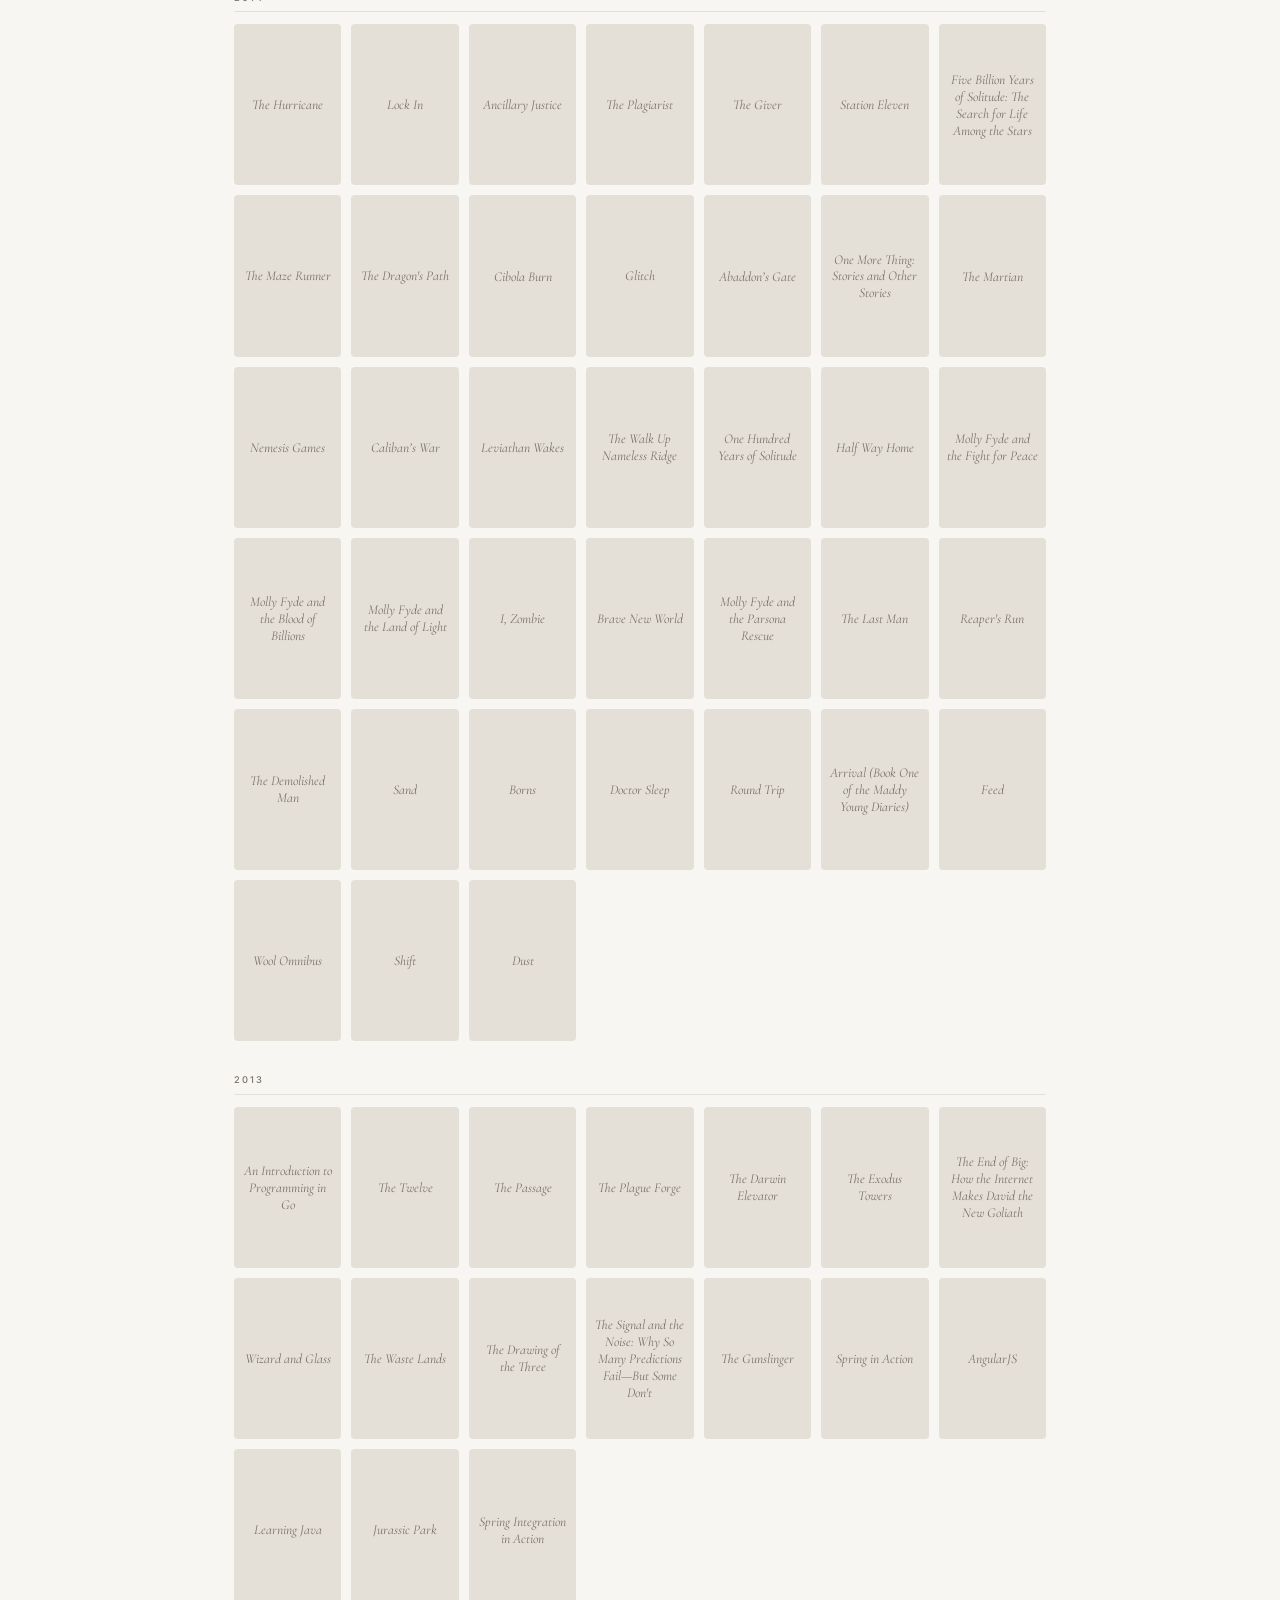
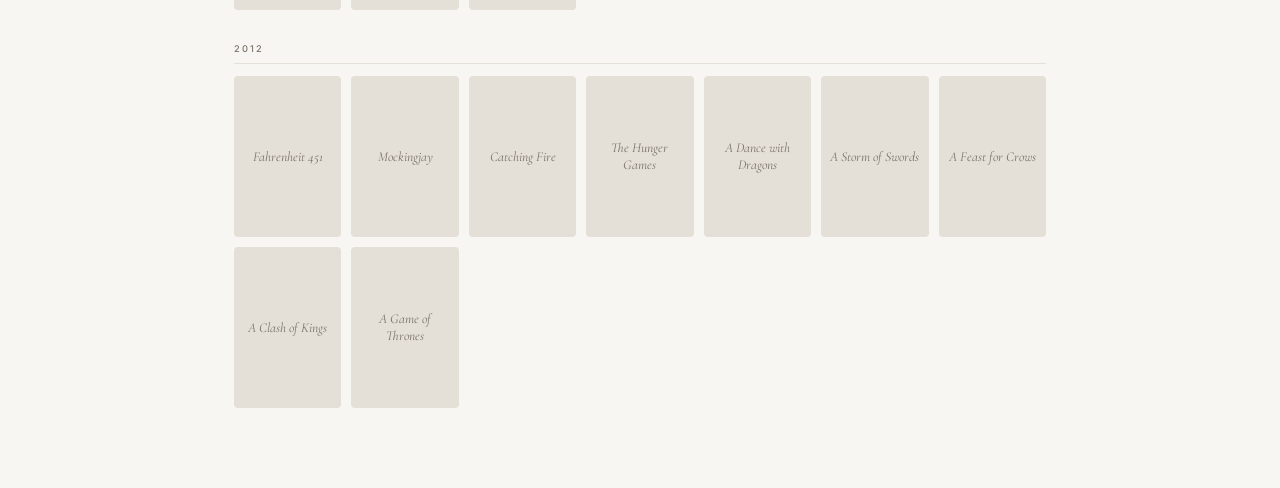
==== commit f8c2f34a: "Show book title in cover placeholders Books without a cover now show their title (series suffix stri" ====
--- a/books/index.html
+++ b/books/index.html
@@ -221,10 +221,22 @@
       display: flex;
       align-items: center;
       justify-content: center;
+      padding: 0.5rem;
+      box-sizing: border-box;
       font-family: var(--f-display);
-      font-size: 1.4rem;
+      font-size: 0.85rem;
       font-style: italic;
+      line-height: 1.25;
+      text-align: center;
       color: var(--muted);
+      overflow: hidden;
+      overflow-wrap: anywhere;
+    }
+    .grid-placeholder-title {
+      display: -webkit-box;
+      -webkit-box-orient: vertical;
+      -webkit-line-clamp: 6;
+      overflow: hidden;
     }
     .grid-overlay {
       position: absolute;
@@ -421,6 +433,16 @@
       return isNaN(d.getTime()) ? null : d;
     }
 
+    function makePlaceholder(title) {
+      const ph = document.createElement('div');
+      ph.className = 'grid-placeholder';
+      const label = document.createElement('span');
+      label.className   = 'grid-placeholder-title';
+      label.textContent = baseTitle(title) || '?';
+      ph.appendChild(label);
+      return ph;
+    }
+
     function makeCover(src, title) {
       if (src) {
         const img = document.createElement('img');
@@ -428,12 +450,11 @@
         img.alt     = title || '';
         img.loading = 'lazy';
         img.className = 'grid-cover';
+        // fall back to the title placeholder if the cover URL is broken
+        img.addEventListener('error', () => img.replaceWith(makePlaceholder(title)), { once: true });
         return img;
       }
-      const ph = document.createElement('div');
-      ph.className   = 'grid-placeholder';
-      ph.textContent = (title || '?')[0].toUpperCase();
-      return ph;
+      return makePlaceholder(title);
     }
 
     function makeLinkIcon(href) {
